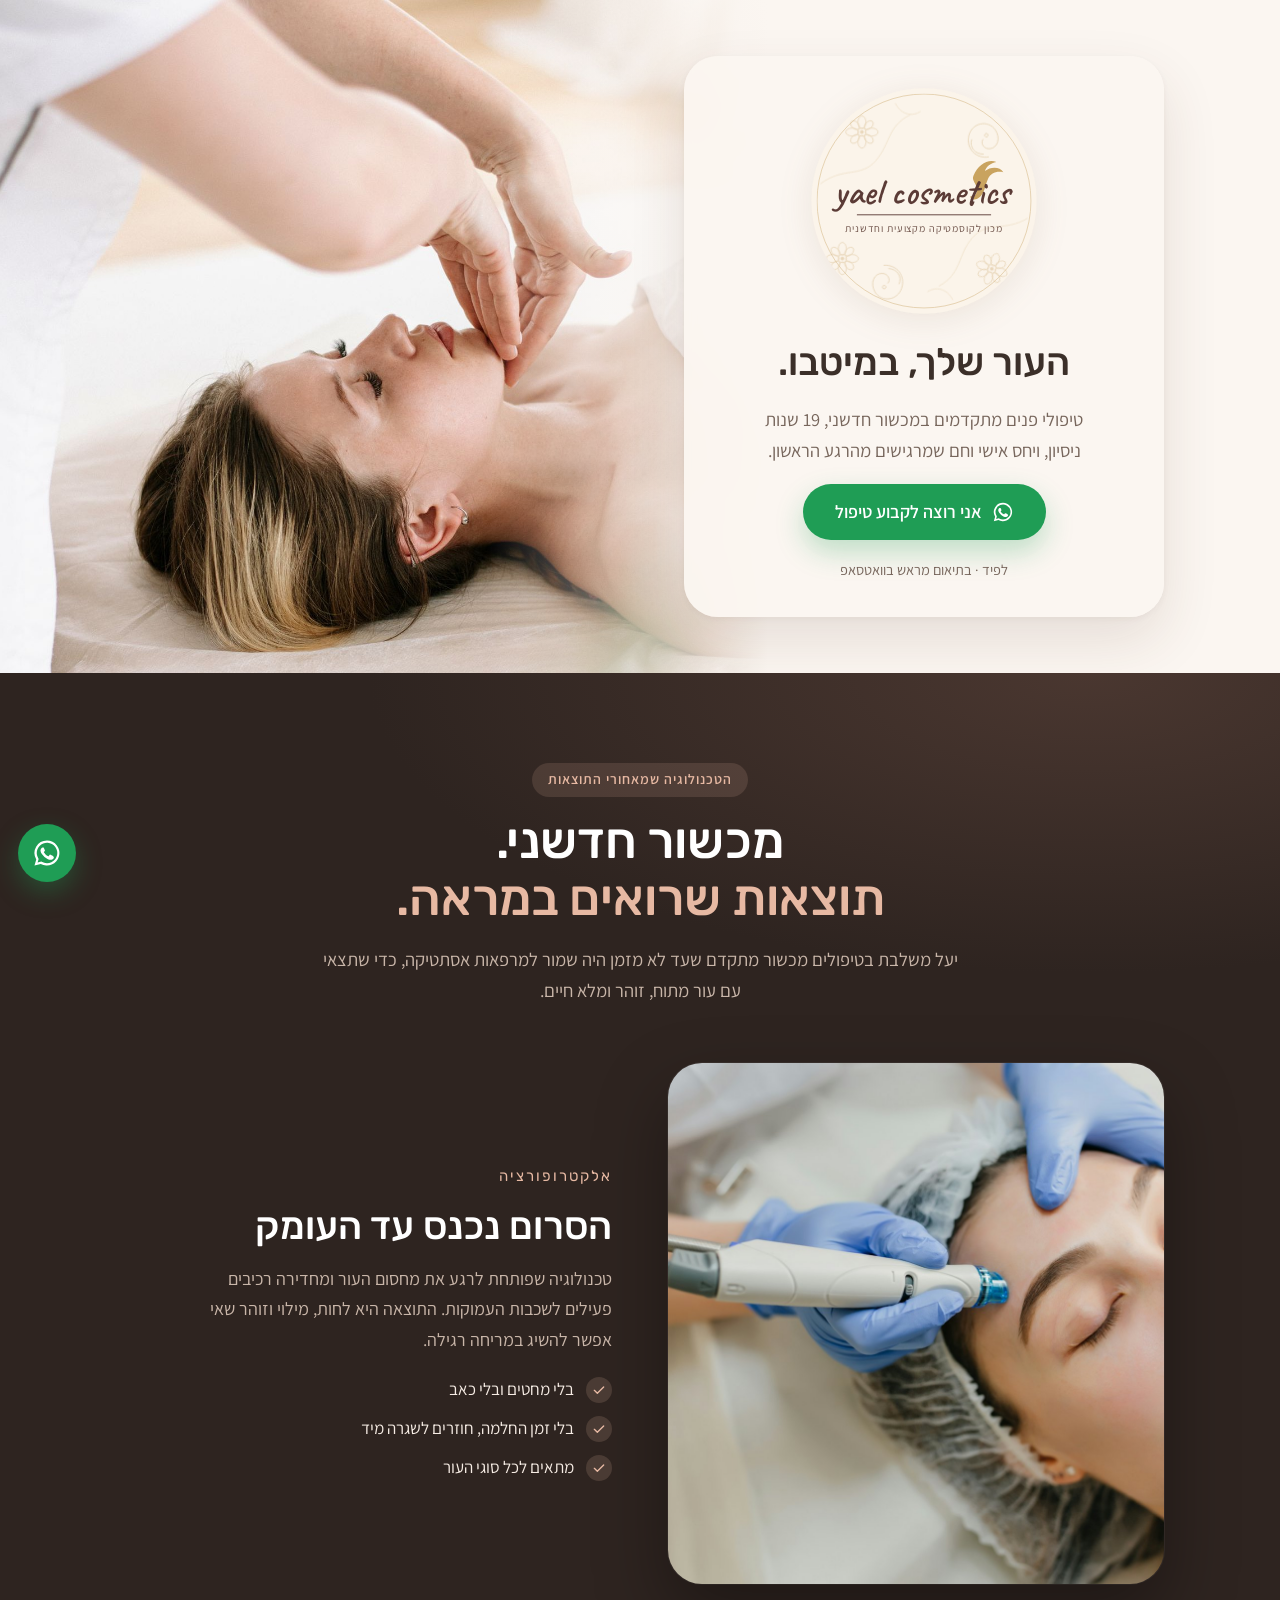
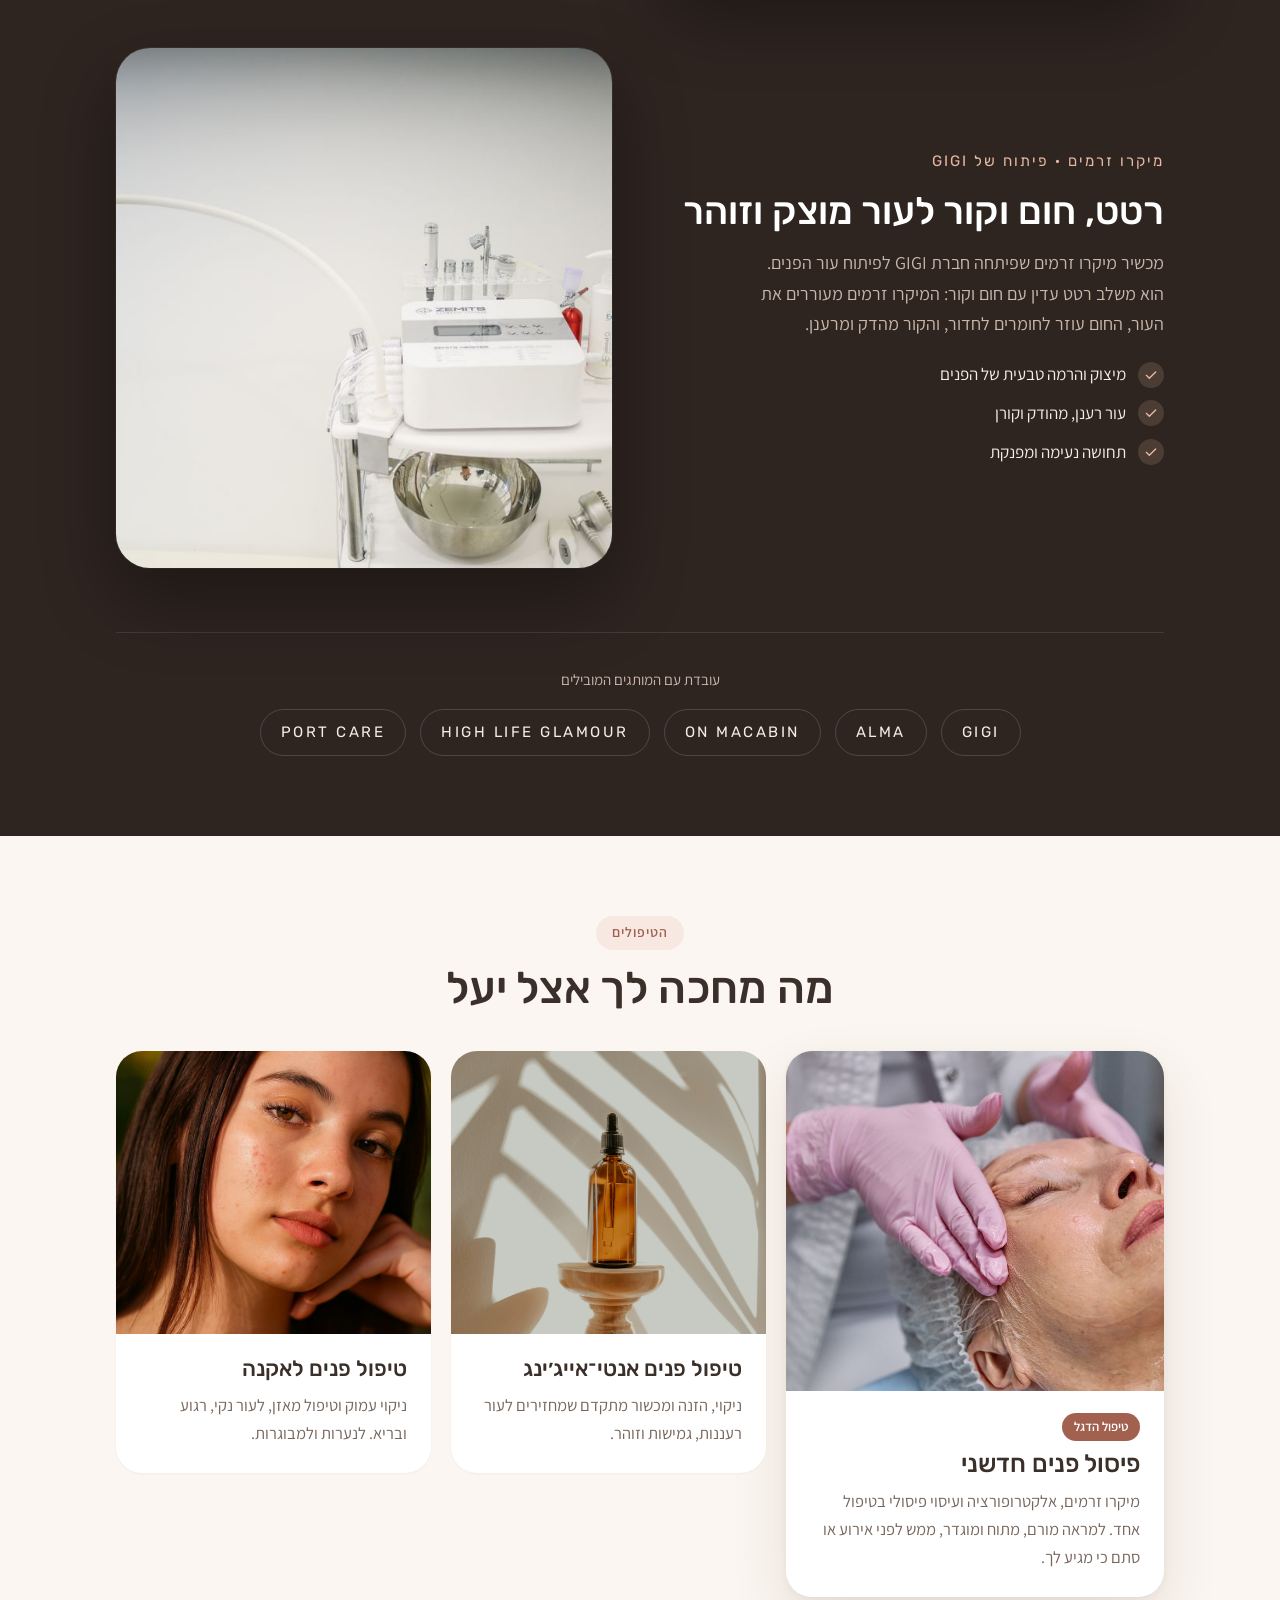
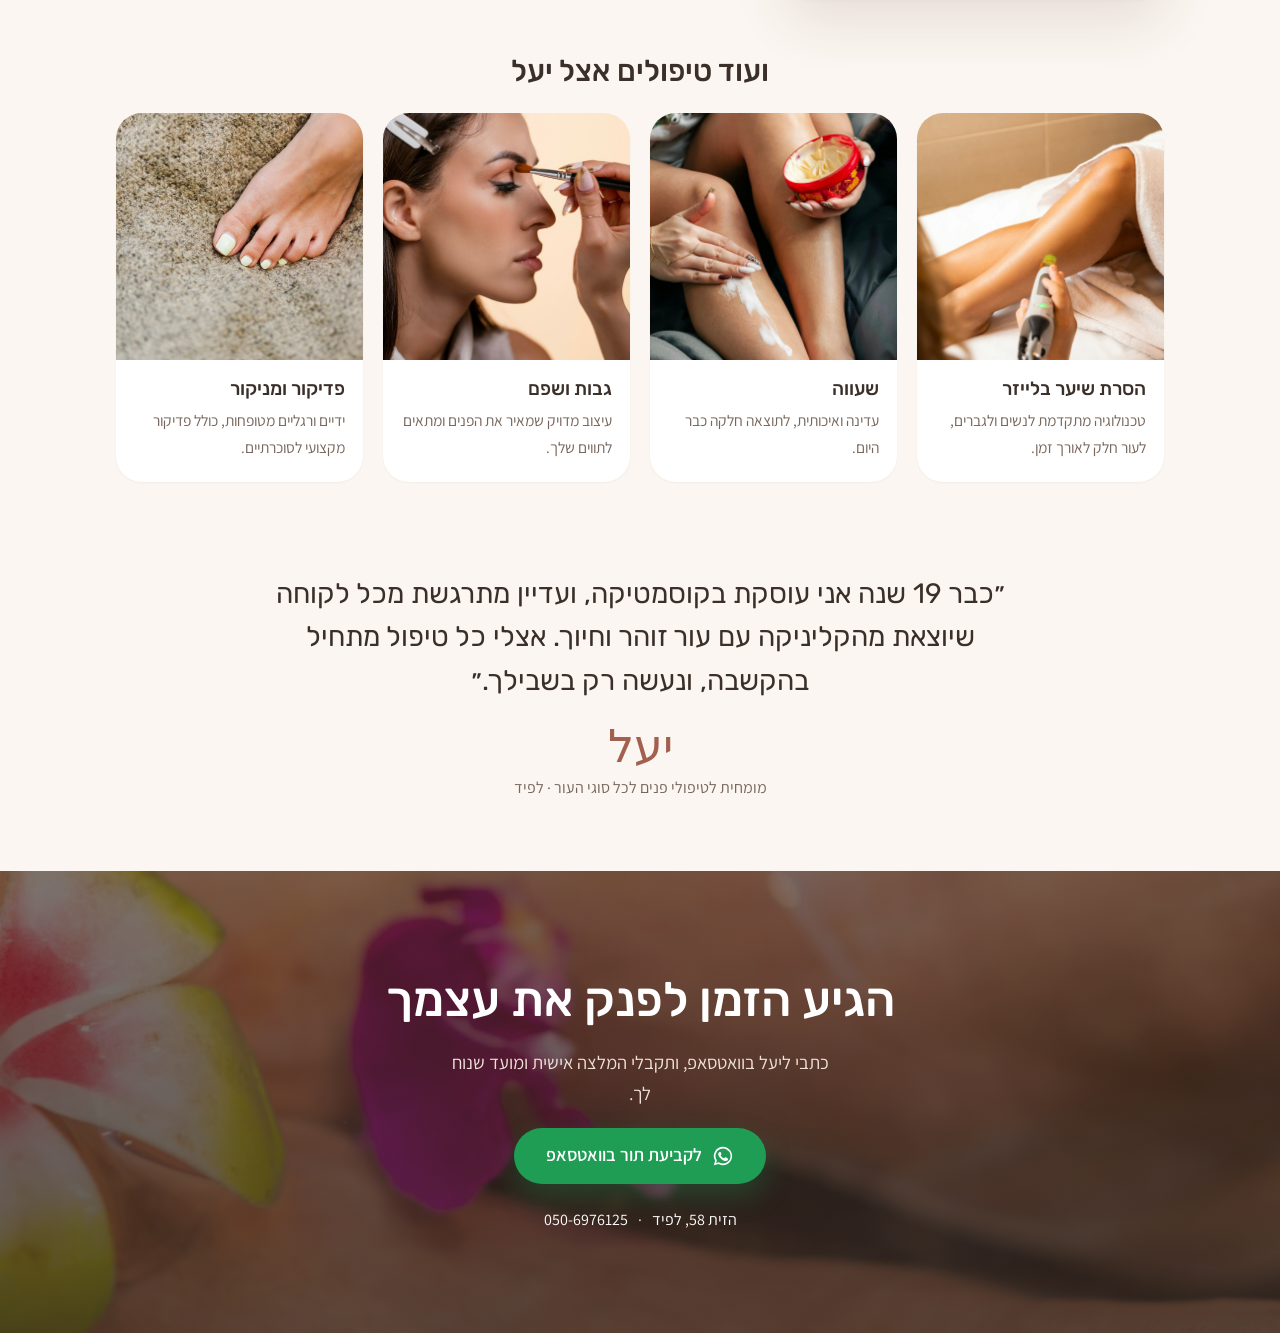
==== index.html @ a2b49bcb "Publish update" ====
<!doctype html>
<html lang="he" dir="rtl">
<head>
  <meta charset="utf-8">
  <meta name="viewport" content="width=device-width, initial-scale=1, viewport-fit=cover">
  <title>יעל מך · מכון לקוסמטיקה מקצועית וחדשנית</title>
  <meta name="description" content="יעל מך – מכון לקוסמטיקה מקצועית וחדשנית בלפיד. טיפולי פנים, פיסול פנים חדשני, הסרת שיער, גבות, פדיקור ומניקור.">
  <meta name="theme-color" content="#fbf6f1">
  <meta name="robots" content="noindex, nofollow, noarchive">
  <!-- Link preview (WhatsApp, Facebook, SMS). Update the address once the site has its final address. -->
  <meta property="og:type" content="website">
  <meta property="og:locale" content="he_IL">
  <meta property="og:site_name" content="יעל מך">
  <meta property="og:title" content="יעל מך · מכון לקוסמטיקה מקצועית וחדשנית">
  <meta property="og:description" content="טיפולי פנים, פיסול פנים חדשני, הסרת שיער, גבות, פדיקור ומניקור · לפיד">
  <meta property="og:url" content="https://guymach6.github.io/yael-mach/">
  <meta property="og:image" content="https://guymach6.github.io/yael-mach/brand/share-preview.jpg">
  <meta property="og:image:width" content="1200">
  <meta property="og:image:height" content="630">
  <meta name="twitter:card" content="summary_large_image">
  <link rel="icon" href="brand/logo-icon.png" type="image/png">
  <link rel="apple-touch-icon" href="brand/logo-icon.png">
  <link rel="preconnect" href="https://fonts.googleapis.com">
  <link rel="preconnect" href="https://fonts.gstatic.com" crossorigin>
  <link href="https://fonts.googleapis.com/css2?family=Assistant:wght@400;600&family=Caveat:wght@600&family=Rubik:wght@400;500&display=swap" rel="stylesheet">
  <link rel="preload" as="image" href="images/hero-white.jpg">
  <link rel="stylesheet" href="style.css">
</head>
<body>
  <svg width="0" height="0" style="position:absolute" aria-hidden="true">
    <symbol id="i-wa" viewBox="0 0 24 24"><path fill="currentColor" d="M12 2a10 10 0 0 0-8.6 15.1L2 22l5-1.3A10 10 0 1 0 12 2Zm0 18.2a8.2 8.2 0 0 1-4.2-1.2l-.3-.2-3 .8.8-2.9-.2-.3A8.2 8.2 0 1 1 12 20.2Zm4.5-6.1c-.2-.1-1.5-.7-1.7-.8-.2-.1-.4-.1-.6.1l-.8 1c-.1.2-.3.2-.5.1a6.7 6.7 0 0 1-3.3-2.9c-.3-.4.2-.4.7-1.4.1-.2 0-.3 0-.4l-.8-1.8c-.2-.5-.4-.4-.6-.4h-.5a1 1 0 0 0-.7.3 3 3 0 0 0-.9 2.2 5.2 5.2 0 0 0 1.1 2.7 11.8 11.8 0 0 0 4.5 4c1.7.7 2.3.8 3.2.6.5-.1 1.5-.6 1.7-1.2.2-.6.2-1.1.2-1.2-.1-.2-.3-.2-.5-.3Z"/></symbol>
    <symbol id="i-check" viewBox="0 0 24 24"><path fill="none" stroke="currentColor" stroke-width="2" stroke-linecap="round" stroke-linejoin="round" d="m5 12.5 4.5 4.5L19 7.5"/></symbol>
  </svg>

  <main>
    <!-- ================= hero ================= -->
    <section class="hero">
      <img class="hero-bg" src="images/hero-white.jpg" alt="" width="1600" height="1200">
      <div class="wrap">
        <div class="hero-card">
          <svg class="seal" viewBox="0 0 400 400" role="img" aria-label="yael cosmetics – מכון לקוסמטיקה מקצועית וחדשנית">
  
  <defs>
    <clipPath id="yc-disc"><circle cx="200" cy="200" r="196"/></clipPath>
    <g id="yc-flower" fill="none" stroke="#e6d3b3" stroke-width="1.4">
      <circle r="7"/><circle r="2.5" fill="#e6d3b3"/>
      <ellipse cx="0" cy="-17" rx="7" ry="11"/><ellipse cx="0" cy="17" rx="7" ry="11"/>
      <ellipse cx="-17" cy="0" rx="11" ry="7"/><ellipse cx="17" cy="0" rx="11" ry="7"/>
      <ellipse cx="12" cy="-12" rx="6" ry="9" transform="rotate(45 12 -12)"/><ellipse cx="-12" cy="12" rx="6" ry="9" transform="rotate(45 -12 12)"/>
      <ellipse cx="-12" cy="-12" rx="6" ry="9" transform="rotate(-45 -12 -12)"/><ellipse cx="12" cy="12" rx="6" ry="9" transform="rotate(-45 12 12)"/>
    </g>
    <g id="yc-paisley" fill="none" stroke="#e6d3b3" stroke-width="1.4">
      <path d="M0 30c-22-6-30-30-16-48 14-18 42-12 46 10 3 18-10 30-22 26-10-3-12-16-4-20"/>
      <path d="M-6 22c-14-6-18-22-8-32"/><circle cx="12" cy="-6" r="3"/>
    </g>
  </defs>
  <circle cx="200" cy="200" r="196" fill="#fbf4ea"/>
  <g clip-path="url(#yc-disc)" opacity=".9">
    <use href="#yc-flower" x="92" y="80"/>
    <use href="#yc-flower" x="318" y="318" transform="rotate(20 318 318)"/>
    <use href="#yc-flower" x="58" y="300"/>
    <use href="#yc-paisley" x="300" y="96" transform="rotate(-25 300 96)"/>
    <use href="#yc-paisley" x="140" y="340" transform="rotate(160 140 340)"/>
    <g fill="none" stroke="#ecdcc1" stroke-width="1.2">
      <path d="M20 170c40-30 70-10 96-40s20-60 60-80"/>
      <path d="M380 230c-40 24-70 4-96 34s-18 62-58 84"/>
      <path d="M150 30c10 20 30 24 44 14"/><path d="M250 372c-10-20-30-24-44-14"/>
    </g>
  </g>
  <circle cx="200" cy="200" r="186" fill="none" stroke="#dcc39a" stroke-width="1.2"/>
  
  <path d="M286 156c8-20 26-30 40-24-10 2-18 8-20 16 10-8 26-8 32 2-12-3-22 2-26 10-6 12-6 26-16 34-6 5-14 4-16-2 8 2 12-4 12-12 0-10-10-16-6-24z" fill="#c9a35f"/>
  <text x="196" y="205" text-anchor="middle" font-family="Caveat, 'Segoe Script', cursive" font-weight="600" font-size="64" fill="#5b3b36">yael cosmetics</text>
  <path d="M84 224h232" stroke="#5b3b36" stroke-width="1.6" stroke-linecap="round"/>
  <text x="200" y="254" text-anchor="middle" direction="rtl" font-family="Assistant, Arial, sans-serif" font-size="18" letter-spacing="1.5" fill="#6d5148">מכון לקוסמטיקה מקצועית וחדשנית</text>
</svg>
          <h1>העור שלך, במיטבו.</h1>
          <p class="lead">טיפולי פנים מתקדמים במכשור חדשני, 19 שנות ניסיון, ויחס אישי וחם שמרגישים מהרגע הראשון.</p>
          <a class="btn btn-wa" data-wa="שלום יעל, הגעתי מהדף שלך ואשמח לקבוע טיפול" href="https://wa.me/972506976125" target="_blank" rel="noopener"><svg><use href="#i-wa"/></svg>אני רוצה לקבוע טיפול</a>
          <span class="where">לפיד · בתיאום מראש בוואטסאפ</span>
        </div>
      </div>
    </section>

    <!-- ================= devices showcase ================= -->
    <section class="tech">
      <div class="wrap">
        <div class="tech-head">
          <span class="eyebrow">הטכנולוגיה שמאחורי התוצאות</span>
          <h2>מכשור חדשני.<br><em>תוצאות שרואים במראה.</em></h2>
          <p>יעל משלבת בטיפולים מכשור מתקדם שעד לא מזמן היה שמור למרפאות אסתטיקה, כדי שתצאי עם עור מתוח, זוהר ומלא חיים.</p>
        </div>

        <div class="device">
          <img src="images/device-facial.jpg" alt="טיפול במכשיר אלקטרופורציה" loading="lazy" width="1000" height="1250">
          <div class="device-txt">
            <span class="device-kicker">אלקטרופורציה</span>
            <h3>הסרום נכנס עד העומק</h3>
            <p>טכנולוגיה שפותחת לרגע את מחסום העור ומחדירה רכיבים פעילים לשכבות העמוקות. התוצאה היא לחות, מילוי וזוהר שאי אפשר להשיג במריחה רגילה.</p>
            <ul class="ticks">
              <li><svg><use href="#i-check"/></svg>בלי מחטים ובלי כאב</li>
              <li><svg><use href="#i-check"/></svg>בלי זמן החלמה, חוזרים לשגרה מיד</li>
              <li><svg><use href="#i-check"/></svg>מתאים לכל סוגי העור</li>
            </ul>
          </div>
        </div>

        <div class="device device-flip">
          <img src="images/device-machine.jpg" alt="מכשיר מיקרו זרמים לטיפולי פנים" loading="lazy" width="1000" height="667">
          <div class="device-txt">
            <span class="device-kicker">מיקרו זרמים · פיתוח של GIGI</span>
            <h3>רטט, חום וקור לעור מוצק וזוהר</h3>
            <p>מכשיר מיקרו זרמים שפיתחה חברת GIGI לפיתוח עור הפנים. הוא משלב רטט עדין עם חום וקור: המיקרו זרמים מעוררים את העור, החום עוזר לחומרים לחדור, והקור מהדק ומרענן.</p>
            <ul class="ticks">
              <li><svg><use href="#i-check"/></svg>מיצוק והרמה טבעית של הפנים</li>
              <li><svg><use href="#i-check"/></svg>עור רענן, מהודק וקורן</li>
              <li><svg><use href="#i-check"/></svg>תחושה נעימה ומפנקת</li>
            </ul>
          </div>
        </div>

        <div class="brands">
          <span>עובדת עם המותגים המובילים</span>
          <ul><li>GIGI</li><li>ALMA</li><li>ON MACABIN</li><li>HIGH LIFE GLAMOUR</li><li>PORT CARE</li></ul>
        </div>
      </div>
    </section>

    <!-- ================= treatments ================= -->
    <section class="treat">
      <div class="wrap">
        <div class="head">
          <span class="eyebrow">הטיפולים</span>
          <h2>מה מחכה לך אצל יעל</h2>
        </div>
        <div class="cards">
          <article class="card card-feature">
            <img src="images/sculpt-mature.jpg" alt="פיסול פנים חדשני" loading="lazy" width="1000" height="1250">
            <div class="body">
              <span class="tag">טיפול הדגל</span>
              <h3>פיסול פנים חדשני</h3>
              <p>מיקרו זרמים, אלקטרופורציה ועיסוי פיסולי בטיפול אחד. למראה מורם, מתוח ומוגדר, ממש לפני אירוע או סתם כי מגיע לך.</p>
            </div>
          </article>
          <article class="card">
            <img src="images/serum-bottle.jpg" alt="טיפול פנים אנטי־אייג׳ינג" loading="lazy" width="1000" height="1250">
            <div class="body">
              <h3>טיפול פנים אנטי־אייג׳ינג</h3>
              <p>ניקוי, הזנה ומכשור מתקדם שמחזירים לעור רעננות, גמישות וזוהר.</p>
            </div>
          </article>
          <article class="card">
            <img src="images/acne-teen.jpg" alt="טיפול פנים לאקנה" loading="lazy" width="1000" height="667">
            <div class="body">
              <h3>טיפול פנים לאקנה</h3>
              <p>ניקוי עמוק וטיפול מאזן, לעור נקי, רגוע ובריא. לנערות ולמבוגרות.</p>
            </div>
          </article>
        </div>
        <h3 class="sub-head">ועוד טיפולים אצל יעל</h3>
        <div class="cards cards-4">
          <article class="card card-sm">
            <img src="images/laser-leg.jpg" alt="הסרת שיער בלייזר" loading="lazy" width="1000" height="1250">
            <div class="body"><h3>הסרת שיער בלייזר</h3><p>טכנולוגיה מתקדמת לנשים ולגברים, לעור חלק לאורך זמן.</p></div>
          </article>
          <article class="card card-sm">
            <img src="images/wax-leg.jpg" alt="הסרת שיער בשעווה" loading="lazy" width="1000" height="1250">
            <div class="body"><h3>שעווה</h3><p>עדינה ואיכותית, לתוצאה חלקה כבר היום.</p></div>
          </article>
          <article class="card card-sm">
            <img src="images/brows-brush.jpg" alt="עיצוב גבות ושפם" loading="lazy" width="1000" height="1250">
            <div class="body"><h3>גבות ושפם</h3><p>עיצוב מדויק שמאיר את הפנים ומתאים לתווים שלך.</p></div>
          </article>
          <article class="card card-sm">
            <img src="images/french-pedicure.jpg" alt="פדיקור ומניקור" loading="lazy" width="1000" height="1250">
            <div class="body"><h3>פדיקור ומניקור</h3><p>ידיים ורגליים מטופחות, כולל פדיקור מקצועי לסוכרתיים.</p></div>
          </article>
        </div>
      </div>
    </section>

    <!-- ================= about ================= -->
    <section class="about">
      <div class="wrap">
        <figure>
          <blockquote>״כבר 19 שנה אני עוסקת בקוסמטיקה, ועדיין מתרגשת מכל לקוחה שיוצאת מהקליניקה עם עור זוהר וחיוך. אצלי כל טיפול מתחיל בהקשבה, ונעשה רק בשבילך.״</blockquote>
          <figcaption><span class="sign">יעל</span><span>מומחית לטיפולי פנים לכל סוגי העור · לפיד</span></figcaption>
        </figure>
      </div>
    </section>

    <!-- ================= final call ================= -->
    <section class="cta">
      <img class="cta-bg" src="images/pedicure-flowers.jpg" alt="" loading="lazy" width="1000" height="1250">
      <div class="wrap">
        <h2>הגיע הזמן לפנק את עצמך</h2>
        <p>כתבי ליעל בוואטסאפ, ותקבלי המלצה אישית ומועד שנוח לך.</p>
        <a class="btn btn-wa" data-wa="שלום יעל, אשמח לקבוע טיפול" href="https://wa.me/972506976125" target="_blank" rel="noopener"><svg><use href="#i-wa"/></svg>לקביעת תור בוואטסאפ</a>
        <p class="info">
          <a href="https://waze.com/ul?q=%D7%94%D7%96%D7%99%D7%AA%2058%20%D7%9C%D7%A4%D7%99%D7%93" target="_blank" rel="noopener">הזית 58, לפיד</a>
          <span aria-hidden="true">·</span>
          <a href="tel:0506976125" dir="ltr">050-6976125</a>
        </p>
      </div>
    </section>
  </main>

  <a class="wa-float" data-wa="שלום יעל, אשמח לקבוע טיפול" href="https://wa.me/972506976125" target="_blank" rel="noopener" aria-label="וואטסאפ ליעל"><svg><use href="#i-wa"/></svg></a>

  <script src="main.js"></script>
</body>
</html>
---- style.css ----
:root {
  /* Layout: photo hero with the logo card; a dark, glowing devices showcase as the centrepiece; treatments; Yael's words; a photo call-to-action. */
  --bg: #fbf6f1;
  --surface: #ffffff;
  --sand: #f5ebe2;
  --line: #eee2d8;
  --ink: #3b2f29;
  --ink-2: #77665c;
  --accent: #a2614f;
  --accent-soft: #f7e9e2;
  --glow: #e7b9a3;
  --panel: #2e2420;
  --panel-2: #3a2e29;
  --panel-ink: #f6ece4;
  --panel-mute: #c9b6a9;
  --wa: #1f9d55;
  --radius: 26px;
  --shadow: 0 2px 6px rgba(80, 50, 35, .05), 0 24px 56px rgba(80, 50, 35, .12);
  --display: 'Rubik', 'Assistant', system-ui, sans-serif;
  --sans: 'Assistant', 'Rubik', system-ui, sans-serif;
  --logo: 'Bellefair', 'Frank Ruhl Libre', serif;
}

* { box-sizing: border-box; }
body { margin: 0; background: var(--bg); color: var(--ink); font-family: var(--sans); font-size: 18px; line-height: 1.7; -webkit-font-smoothing: antialiased; }
img { max-width: 100%; }
a { color: inherit; }
h1, h2, h3 { font-family: var(--display); font-weight: 500; margin: 0; line-height: 1.2; text-wrap: balance; }
p { margin: 0; }
ul { margin: 0; padding: 0; list-style: none; }
figure, blockquote { margin: 0; }
.wrap { width: 100%; max-width: 1080px; margin: 0 auto; padding: 0 16px; }
:focus-visible { outline: 2px solid var(--accent); outline-offset: 3px; }
@media (prefers-reduced-motion: reduce) { * { transition: none !important; animation: none !important; } }

.eyebrow { display: inline-block; font-size: 14px; font-weight: 600; letter-spacing: 1px; color: var(--accent); background: var(--accent-soft); border-radius: 999px; padding: 5px 16px; }

/* ---------- logo ---------- */
.logo { display: inline-flex; flex-direction: column; align-items: center; text-align: center; }
.logo-name { font-family: var(--logo); font-size: 64px; line-height: 1; letter-spacing: 2px; }
.logo-rule { display: block; width: 56px; height: 1px; background: var(--accent); margin: 14px 0 11px; }
.logo-tag { font-size: 13.5px; letter-spacing: 3px; color: var(--ink-2); }

/* ---------- buttons ---------- */
.btn { display: inline-flex; align-items: center; justify-content: center; gap: 10px; min-height: 56px; padding: 12px 32px; border-radius: 999px; font-weight: 600; font-size: 18px; text-decoration: none; transition: filter .15s, transform .15s; }
.btn svg { width: 22px; height: 22px; flex: none; }
.btn:hover { transform: translateY(-2px); }
.btn-wa { background: var(--wa); color: #fff; box-shadow: 0 12px 28px rgba(31, 157, 85, .28); }
.btn-wa:hover { filter: brightness(.95); }

/* ---------- hero ---------- */
.hero { position: relative; min-height: 640px; display: flex; align-items: center; padding: 56px 0; overflow: hidden; }
.hero-bg { position: absolute; inset: 0; width: 100%; height: 100%; object-fit: cover; object-position: 30% 40%; }
.hero::after { content: ''; position: absolute; inset: 0; background: linear-gradient(270deg, rgba(251, 246, 241, .5), rgba(251, 246, 241, 0) 60%); }
.hero .wrap { position: relative; z-index: 1; }
.hero-card { width: min(480px, 100%); background: rgba(251, 246, 241, .95); backdrop-filter: blur(6px); border-radius: 34px; padding: 42px 36px 34px; text-align: center; box-shadow: var(--shadow); display: grid; justify-items: center; gap: 18px; }
.hero-card .logo-name { font-size: 70px; }
.hero h1 { font-size: clamp(30px, 4vw, 38px); margin-top: 6px; }
.hero .lead { color: var(--ink-2); font-size: 18.5px; max-width: 36ch; }
.where { font-size: 14.5px; color: var(--ink-2); }
@media (max-width: 720px) {
  .hero { min-height: 0; padding: 0 0 40px; flex-direction: column; align-items: stretch; }
  .hero-bg { position: relative; height: 320px; }
  .hero::after { display: none; }
  .hero-card { margin: -70px auto 0; padding: 32px 22px 26px; border-radius: 28px; }
  .hero-card .logo-name { font-size: 58px; }
}

/* ---------- devices showcase ---------- */
.tech { background: radial-gradient(1200px 500px at 85% 0%, #4a3730 0%, var(--panel) 60%); color: var(--panel-ink); padding: 90px 0 80px; }
.tech-head { text-align: center; max-width: 640px; margin: 0 auto 56px; display: grid; justify-items: center; gap: 16px; }
.tech .eyebrow { background: rgba(231, 185, 163, .14); color: var(--glow); }
.tech h2 { color: #fff; font-size: clamp(32px, 5vw, 50px); line-height: 1.15; }
.tech h2 em { font-style: normal; color: var(--glow); }
.tech-head p { color: var(--panel-mute); font-size: 18.5px; }
.device { display: grid; grid-template-columns: 1fr 1fr; gap: 56px; align-items: center; margin-bottom: 64px; }
.device img { width: 100%; height: auto; aspect-ratio: 4 / 4.2; object-fit: cover; border-radius: 34px; display: block; box-shadow: 0 30px 70px rgba(0, 0, 0, .35), 0 0 0 1px rgba(255, 255, 255, .06); }
.device-flip img { order: 2; }
.device-txt { display: grid; gap: 14px; min-width: 0; }
.device-kicker { font-family: var(--display); font-size: 15px; letter-spacing: 2px; color: var(--glow); }
.device h3 { color: #fff; font-size: clamp(28px, 3.6vw, 38px); }
.device p { color: var(--panel-mute); font-size: 18px; max-width: 46ch; }
.ticks { display: grid; gap: 10px; margin-top: 6px; }
.ticks li { display: flex; align-items: center; gap: 12px; font-size: 17px; }
.ticks svg { width: 26px; height: 26px; padding: 5px; border-radius: 50%; background: rgba(231, 185, 163, .16); color: var(--glow); flex: none; }
.brands { border-top: 1px solid rgba(255, 255, 255, .1); padding-top: 34px; text-align: center; display: grid; gap: 16px; }
.brands span { font-size: 15px; color: var(--panel-mute); }
.brands ul { display: flex; flex-wrap: wrap; justify-content: center; gap: 10px 14px; }
.brands li { font-family: var(--display); font-size: 15px; letter-spacing: 2.5px; padding: 10px 20px; border: 1px solid rgba(255, 255, 255, .16); border-radius: 999px; direction: ltr; }
@media (max-width: 820px) {
  .tech { padding: 64px 0 56px; }
  .tech-head { margin-bottom: 40px; }
  .device { grid-template-columns: 1fr; gap: 24px; margin-bottom: 48px; }
  .device img, .device-flip img { order: 0; aspect-ratio: 4 / 3.2; border-radius: 28px; }
}

/* ---------- treatments ---------- */
.treat { padding: 80px 0 40px; }
.head { text-align: center; display: grid; justify-items: center; gap: 12px; margin-bottom: 36px; }
.head h2 { font-size: clamp(30px, 4.2vw, 44px); }
.cards { display: grid; grid-template-columns: 1.2fr 1fr 1fr; gap: 20px; align-items: start; }
.card { background: var(--surface); border-radius: var(--radius); overflow: hidden; box-shadow: 0 1px 2px rgba(80, 50, 35, .05); display: flex; flex-direction: column; }
.card img { width: 100%; height: auto; aspect-ratio: 4 / 3.6; object-fit: cover; display: block; }
.card .body { padding: 22px 24px 26px; display: grid; gap: 8px; justify-items: start; }
.card h3 { font-size: 22px; }
.card p { color: var(--ink-2); font-size: 16.5px; }
.card-feature { box-shadow: var(--shadow); }
.card-feature h3 { font-size: 25px; }
.tag { font-size: 13px; font-weight: 600; color: #fff; background: var(--accent); border-radius: 999px; padding: 3px 12px; }
.sub-head { text-align: center; font-size: clamp(24px, 3vw, 30px); margin: 56px 0 24px; }
.cards-4 { grid-template-columns: repeat(4, minmax(0, 1fr)); }
.card-sm img { aspect-ratio: 1 / 1; }
.card-sm .body { padding: 18px 18px 22px; gap: 6px; }
.card-sm h3 { font-size: 19px; }
.card-sm p { font-size: 15.5px; }
@media (max-width: 900px) {
  .cards { grid-template-columns: 1fr; max-width: 520px; margin: 0 auto; }
  .card img { aspect-ratio: 16 / 10; }
  .cards-4 { grid-template-columns: repeat(2, minmax(0, 1fr)); max-width: none; gap: 14px; }
  .card-sm img { aspect-ratio: 1 / 1; }
}
@media (max-width: 460px) { .card-sm .body { padding: 14px 12px 18px; } .card-sm h3 { font-size: 17px; } .card-sm p { font-size: 14.5px; } }

/* ---------- about ---------- */
.about { padding: 50px 0 70px; }
.about figure { max-width: 760px; margin: 0 auto; text-align: center; display: grid; gap: 22px; }
.about blockquote { font-family: var(--display); font-size: clamp(22px, 3vw, 28px); line-height: 1.55; color: var(--ink); }
.about figcaption { display: grid; justify-items: center; gap: 4px; color: var(--ink-2); font-size: 16px; }
.about .sign { font-family: var(--logo); font-size: 46px; color: var(--accent); line-height: 1; }

/* ---------- final call ---------- */
.cta { position: relative; overflow: hidden; padding: 100px 0; text-align: center; color: #fff; }
.cta-bg { position: absolute; inset: 0; width: 100%; height: 100%; object-fit: cover; }
.cta::after { content: ''; position: absolute; inset: 0; background: linear-gradient(rgba(46, 36, 32, .62), rgba(46, 36, 32, .78)); }
.cta .wrap { position: relative; z-index: 1; display: grid; justify-items: center; gap: 18px; }
.cta h2 { font-size: clamp(32px, 5vw, 48px); color: #fff; }
.cta p { color: #f0e2d9; max-width: 44ch; font-size: 18.5px; }
.cta .info { display: flex; gap: 10px; flex-wrap: wrap; justify-content: center; font-size: 16px; margin-top: 4px; }
.cta .info a { color: #fff; text-decoration: none; }
.cta .info a:hover { text-decoration: underline; }
@media (max-width: 720px) { .cta { padding: 72px 0 90px; } }

/* floating WhatsApp */
.wa-float { position: fixed; bottom: calc(18px + env(safe-area-inset-bottom, 0px)); inset-inline-end: 18px; z-index: 30; width: 58px; height: 58px; border-radius: 50%; background: var(--wa); color: #fff; display: grid; place-items: center; box-shadow: 0 10px 26px rgba(31, 157, 85, .35); }
.wa-float svg { width: 30px; height: 30px; }

/* round logo (light version of the original yael cosmetics seal) */
.seal { width: 230px; height: auto; display: block; filter: drop-shadow(0 6px 16px rgba(120, 90, 60, .12)); }
.hero-card { padding-top: 30px; }
.hero-bg { object-position: 40% 80%; }
@media (max-width: 720px) { .seal { width: 190px; } }
@media (min-width: 721px) {
  .hero { background: var(--bg); }
  .hero-bg { inset: 0 auto 0 0; width: 60%; object-position: 50% 75%; }
  .hero::after { background: linear-gradient(270deg, var(--bg) 40%, rgba(251, 246, 241, 0) 62%); }
}
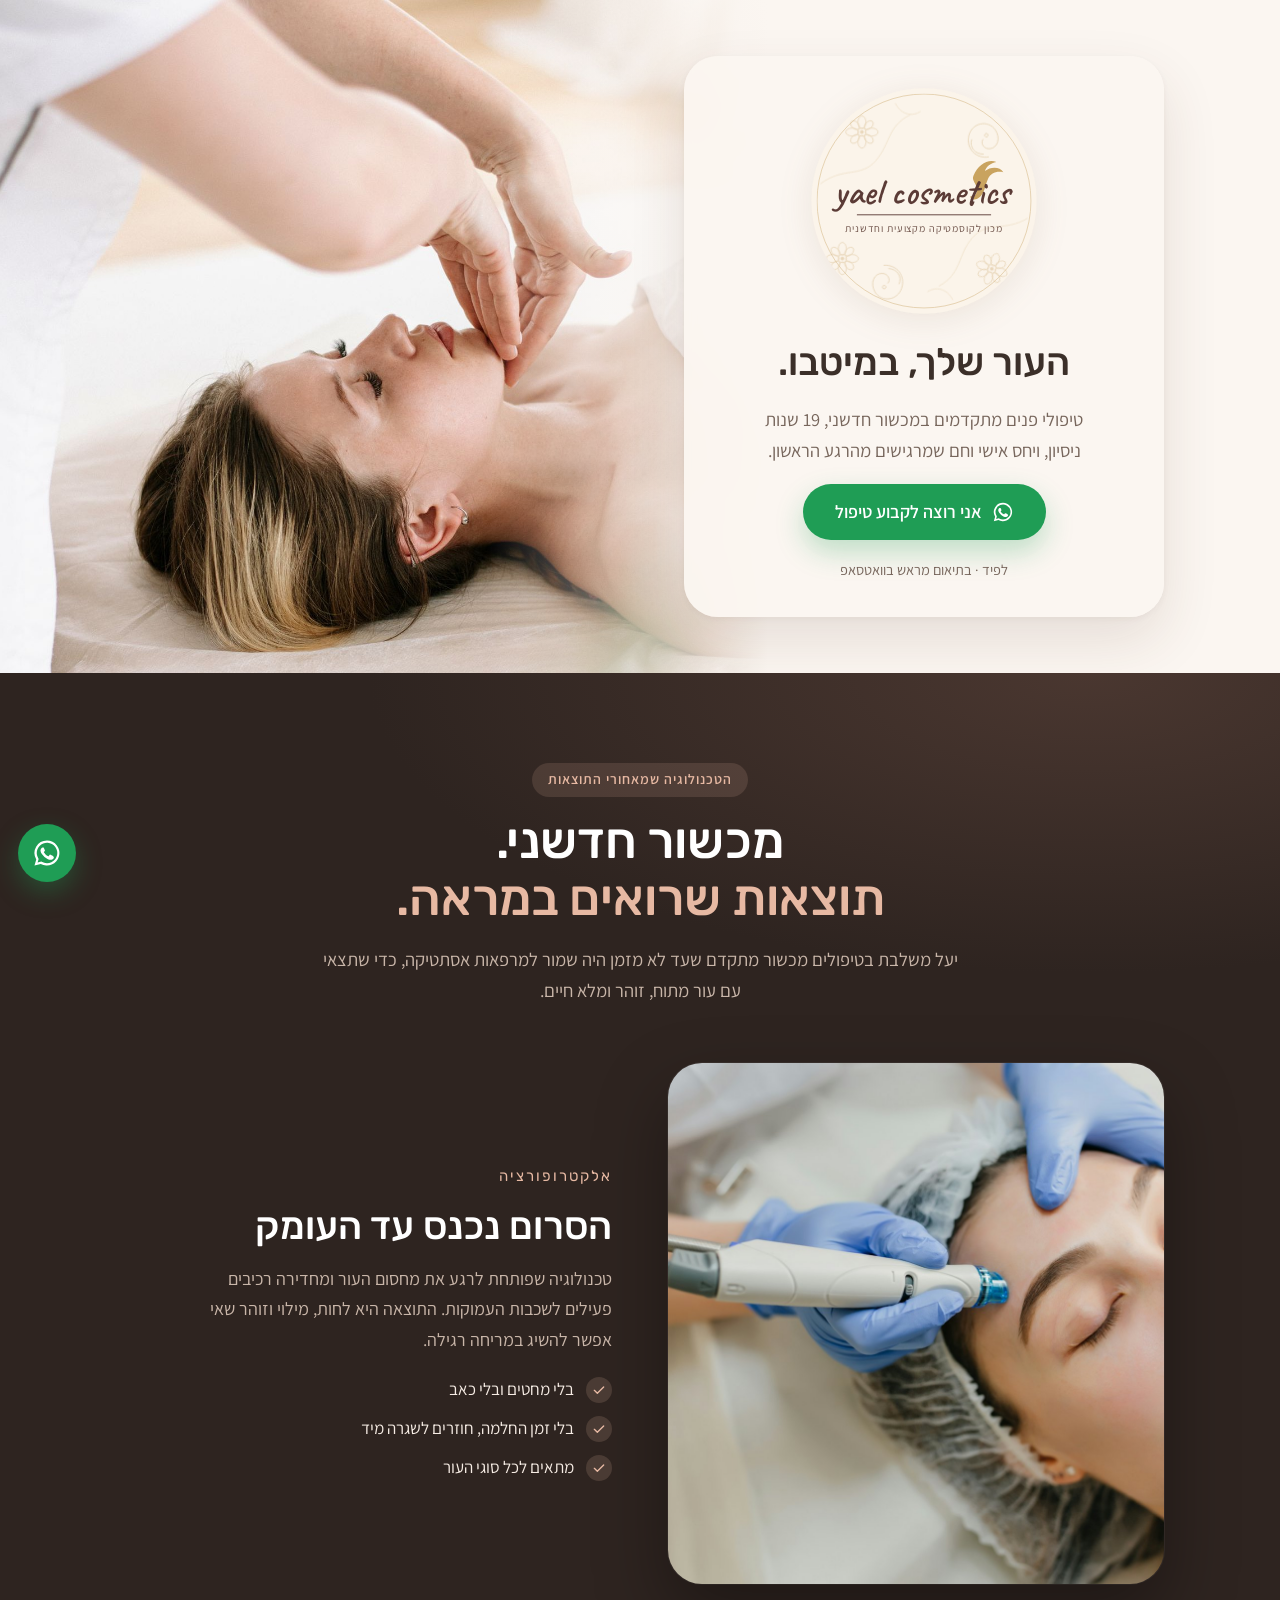
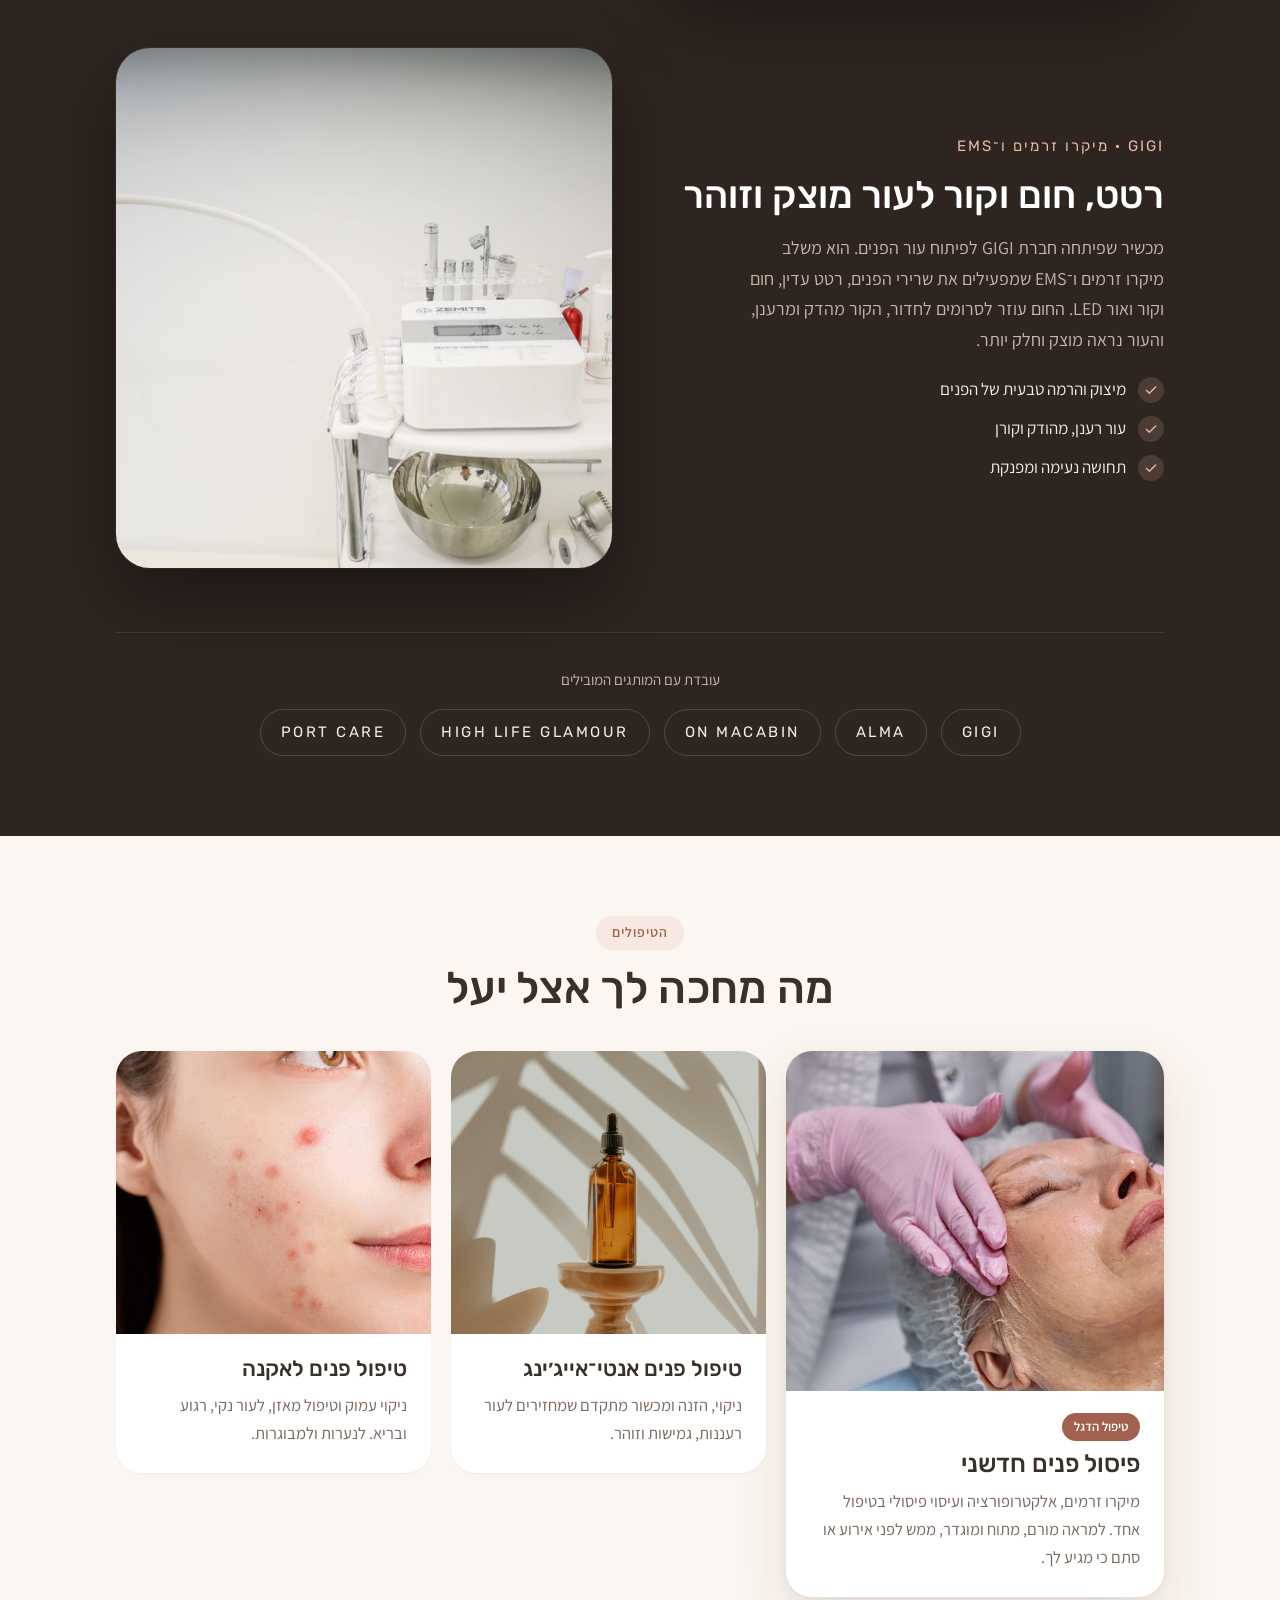
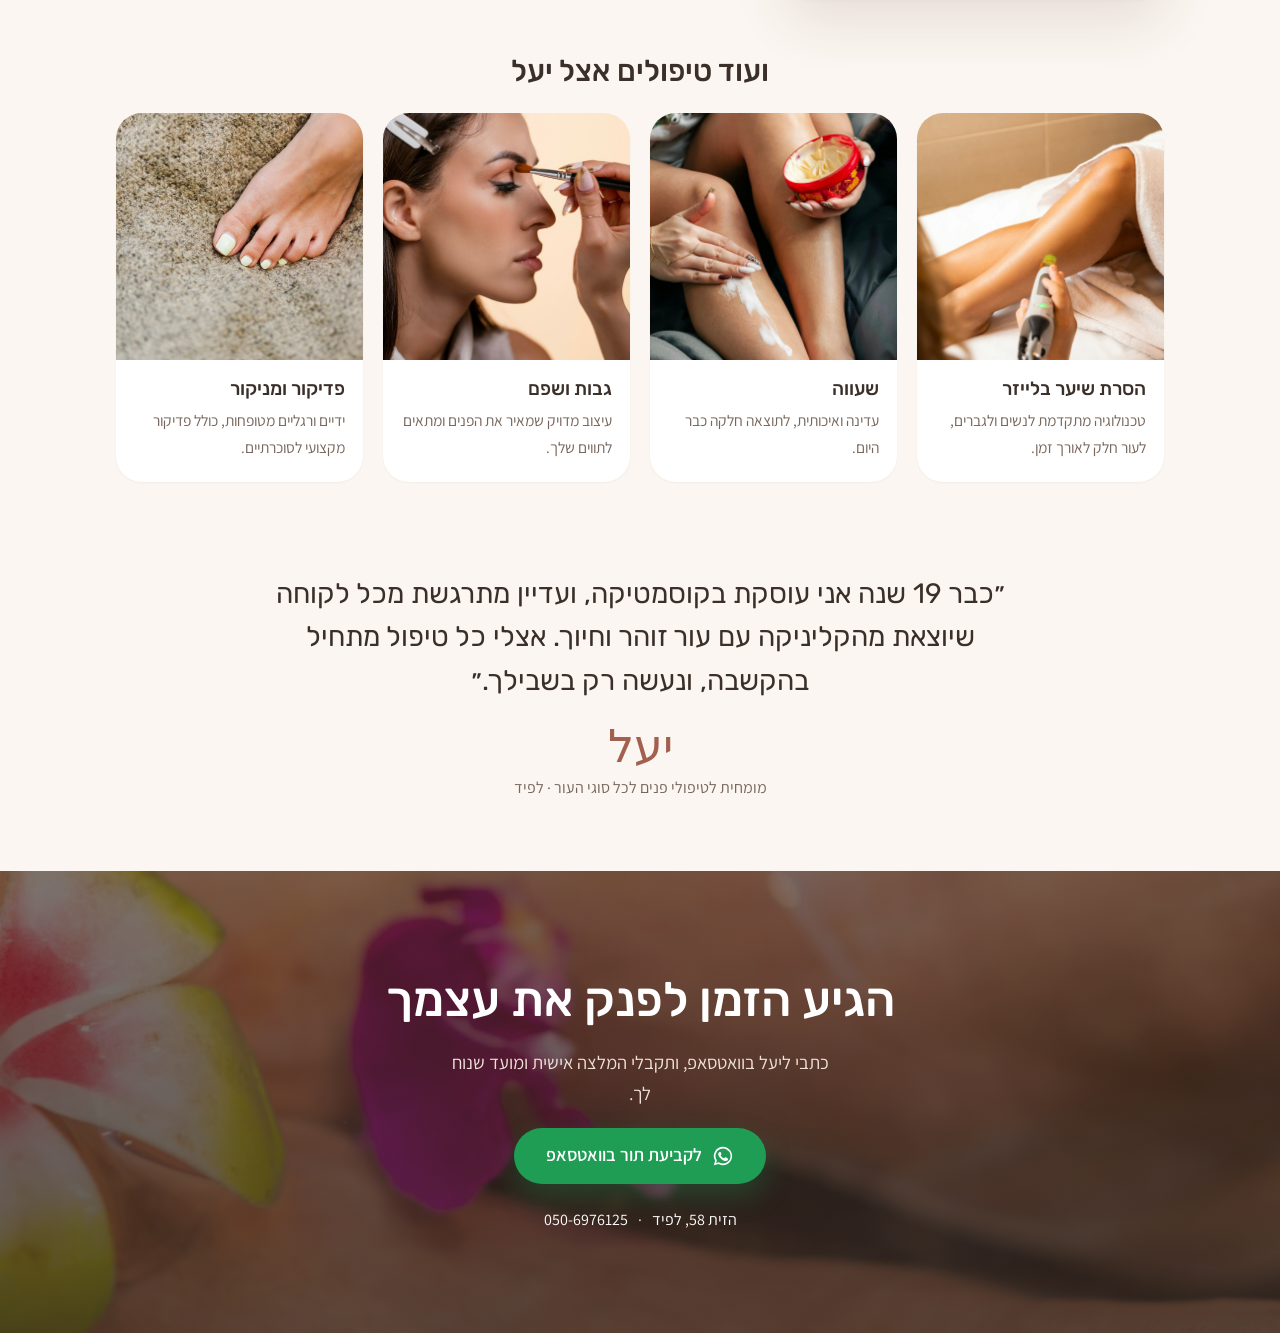
==== commit 0b1d0a18: "Publish update" ====
--- a/index.html
+++ b/index.html
@@ -108,9 +108,9 @@
         <div class="device device-flip">
           <img src="images/device-machine.jpg" alt="מכשיר מיקרו זרמים לטיפולי פנים" loading="lazy" width="1000" height="667">
           <div class="device-txt">
-            <span class="device-kicker">מיקרו זרמים · פיתוח של GIGI</span>
+            <span class="device-kicker">GIGI · מיקרו זרמים ו־EMS</span>
             <h3>רטט, חום וקור לעור מוצק וזוהר</h3>
-            <p>מכשיר מיקרו זרמים שפיתחה חברת GIGI לפיתוח עור הפנים. הוא משלב רטט עדין עם חום וקור: המיקרו זרמים מעוררים את העור, החום עוזר לחומרים לחדור, והקור מהדק ומרענן.</p>
+            <p>מכשיר שפיתחה חברת GIGI לפיתוח עור הפנים. הוא משלב מיקרו זרמים ו־EMS שמפעילים את שרירי הפנים, רטט עדין, חום וקור ואור LED. החום עוזר לסרומים לחדור, הקור מהדק ומרענן, והעור נראה מוצק וחלק יותר.</p>
             <ul class="ticks">
               <li><svg><use href="#i-check"/></svg>מיצוק והרמה טבעית של הפנים</li>
               <li><svg><use href="#i-check"/></svg>עור רענן, מהודק וקורן</li>
@@ -150,7 +150,7 @@
             </div>
           </article>
           <article class="card">
-            <img src="images/acne-teen.jpg" alt="טיפול פנים לאקנה" loading="lazy" width="1000" height="667">
+            <img src="images/acne-skin.jpg" alt="עור עם אקנה לפני טיפול" loading="lazy" width="1000" height="1500">
             <div class="body">
               <h3>טיפול פנים לאקנה</h3>
               <p>ניקוי עמוק וטיפול מאזן, לעור נקי, רגוע ובריא. לנערות ולמבוגרות.</p>
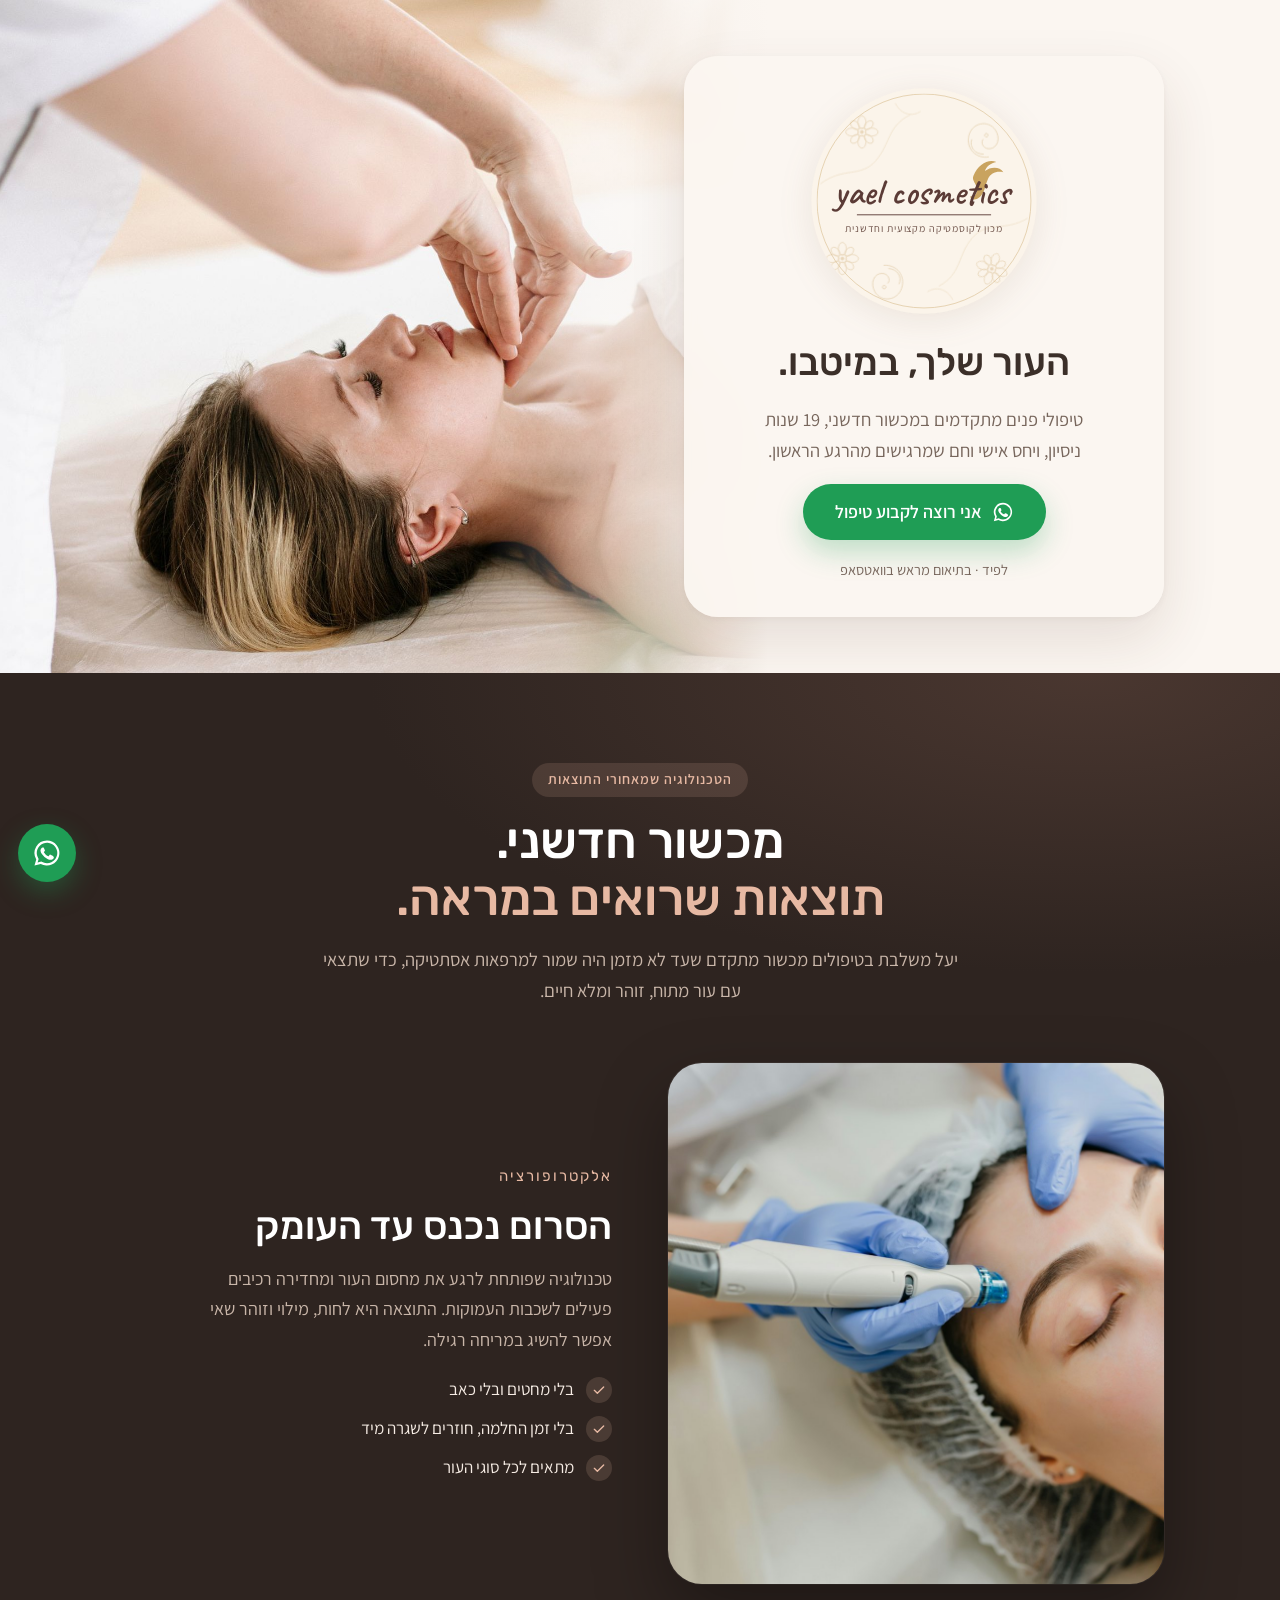
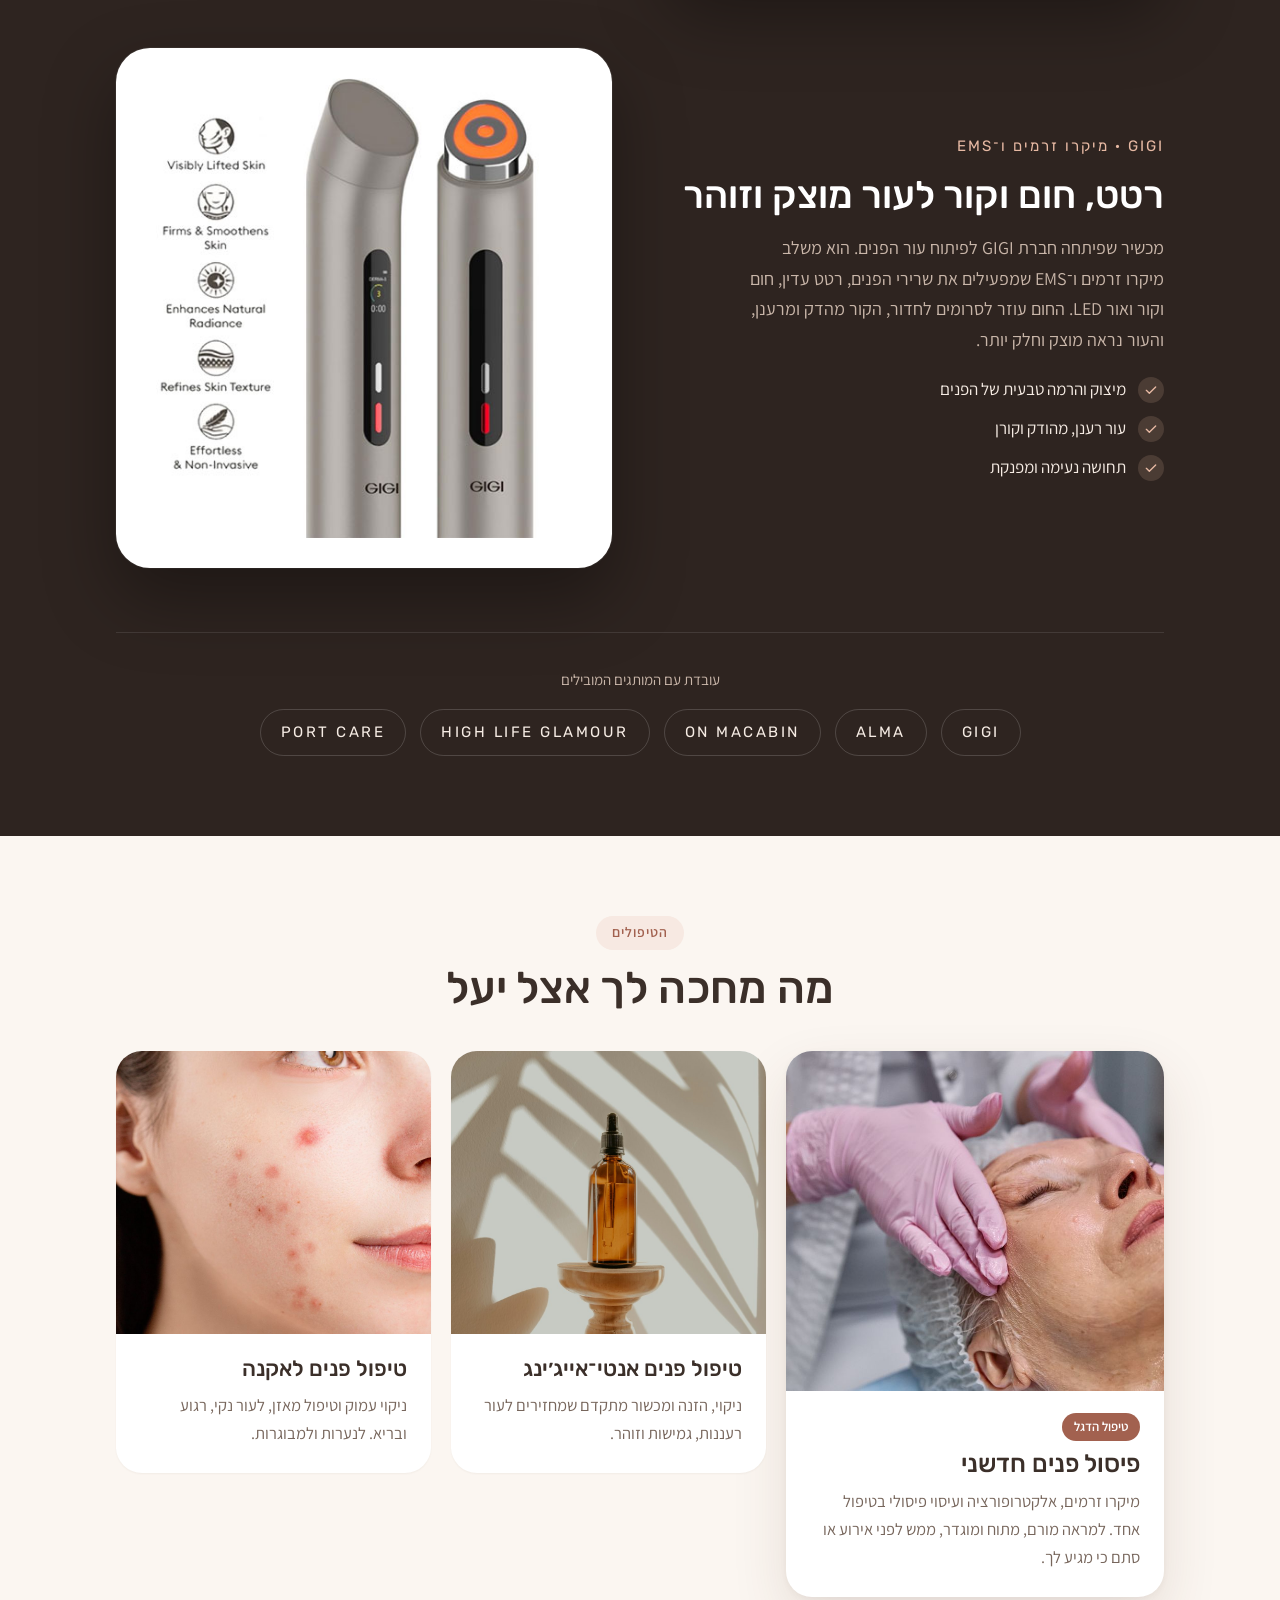
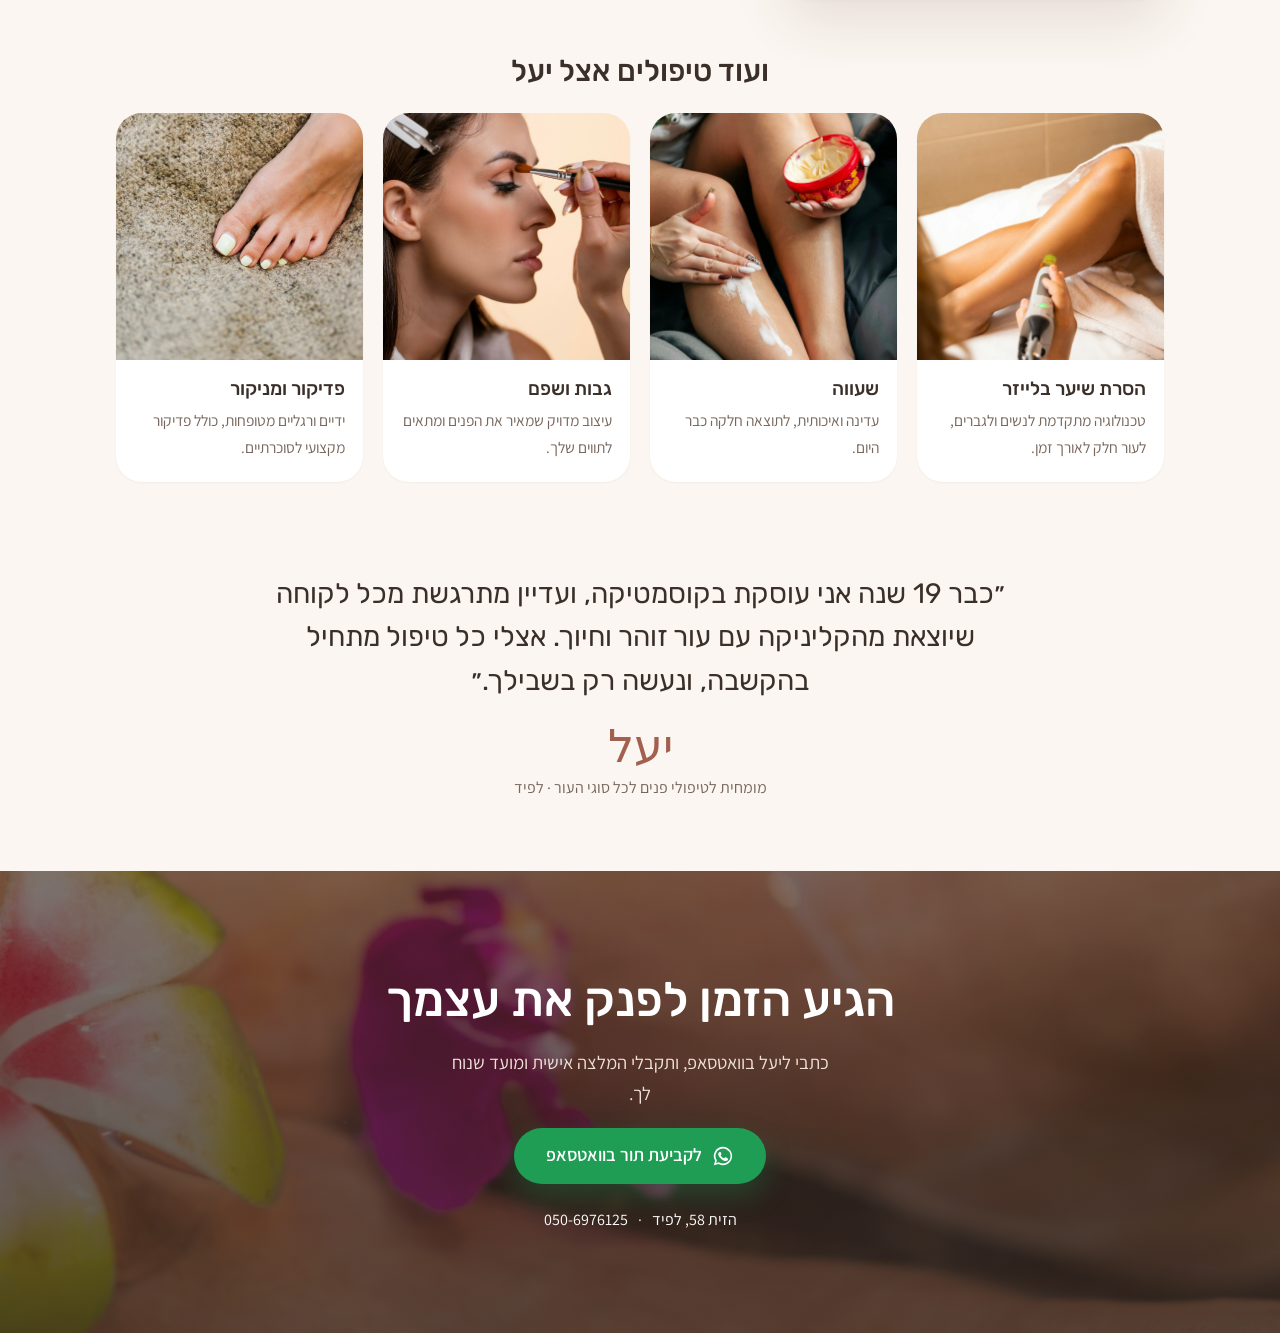
==== commit 7c62833c: "Publish update" ====
--- a/index.html
+++ b/index.html
@@ -106,7 +106,7 @@
         </div>
 
         <div class="device device-flip">
-          <img src="images/device-machine.jpg" alt="מכשיר מיקרו זרמים לטיפולי פנים" loading="lazy" width="1000" height="667">
+          <img class="product" src="images/gigi-device.jpg" alt="מכשיר המיקרו זרמים וה־EMS של GIGI" loading="lazy" width="500" height="500">
           <div class="device-txt">
             <span class="device-kicker">GIGI · מיקרו זרמים ו־EMS</span>
             <h3>רטט, חום וקור לעור מוצק וזוהר</h3>
--- a/style.css
+++ b/style.css
@@ -154,3 +154,4 @@
   .hero-bg { inset: 0 auto 0 0; width: 60%; object-position: 50% 75%; }
   .hero::after { background: linear-gradient(270deg, var(--bg) 40%, rgba(251, 246, 241, 0) 62%); }
 }
+.device img.product { object-fit: contain; background: #fff; padding: 18px; }
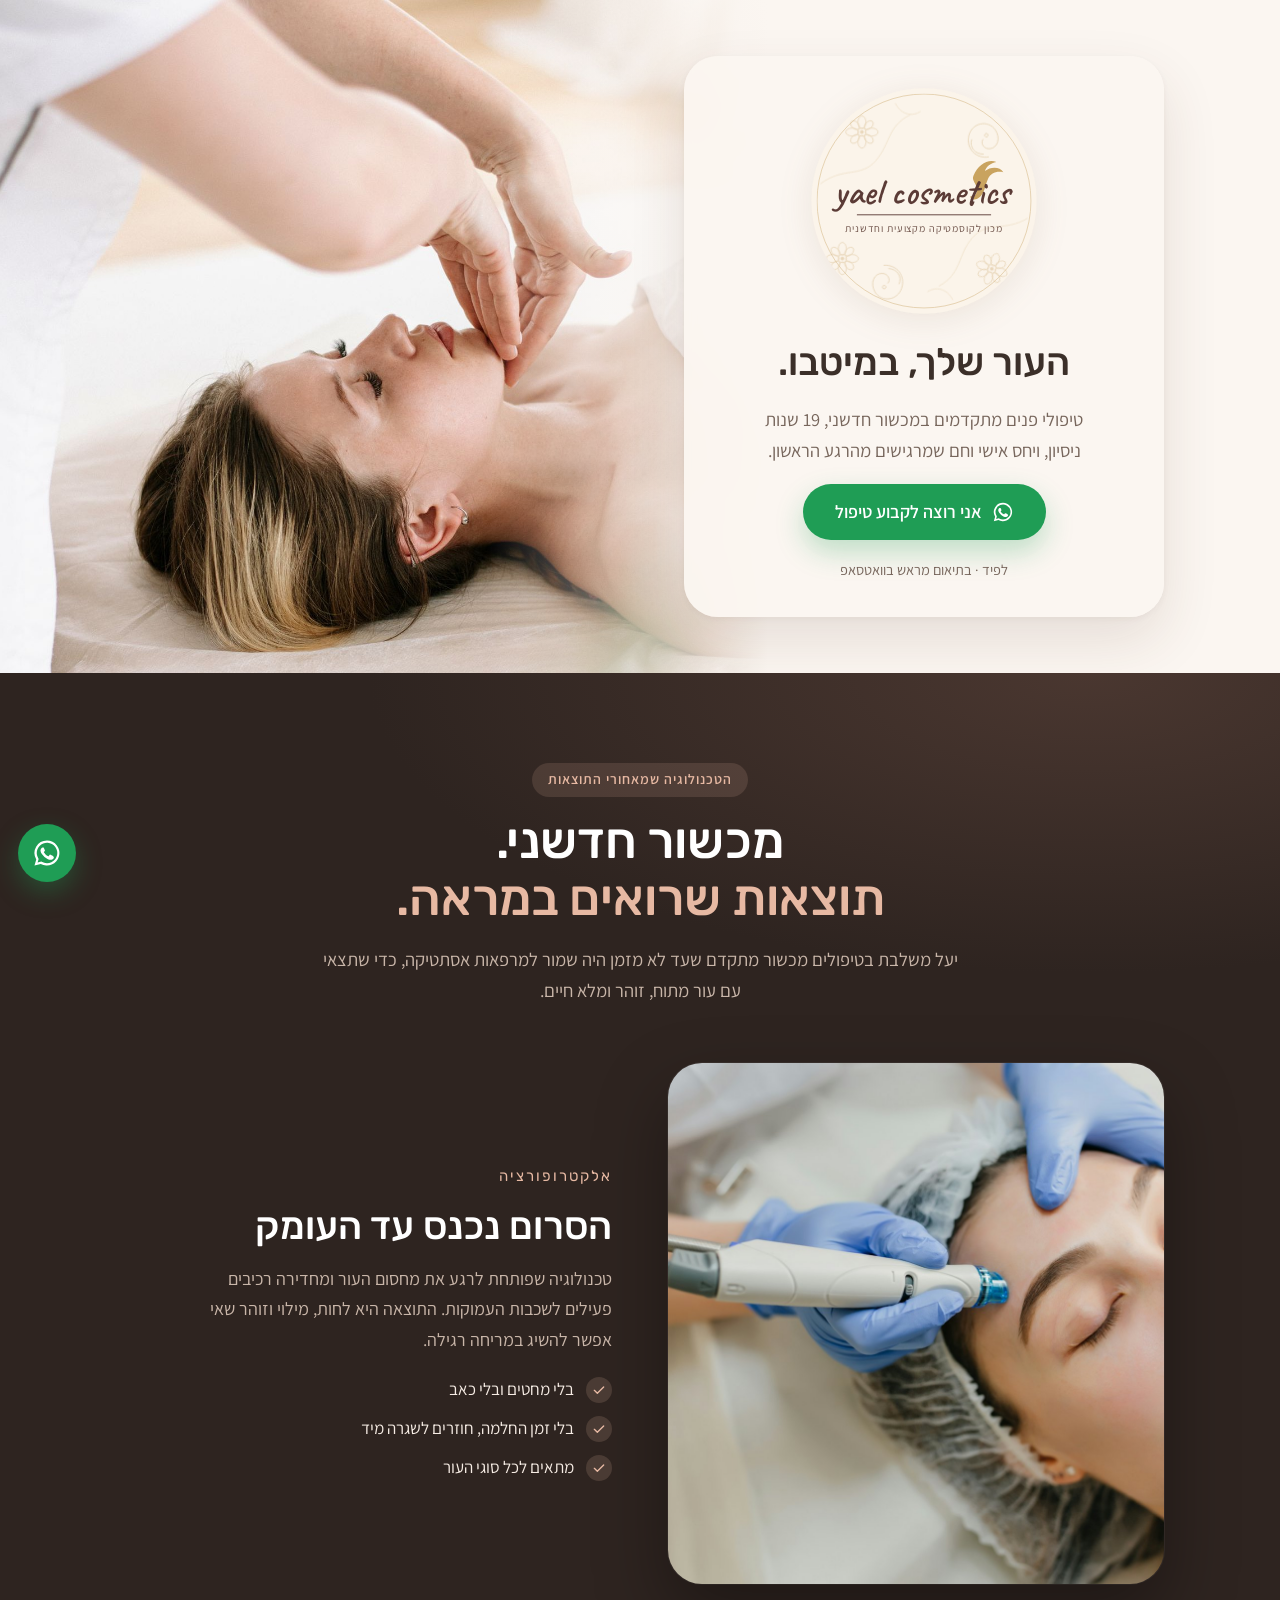
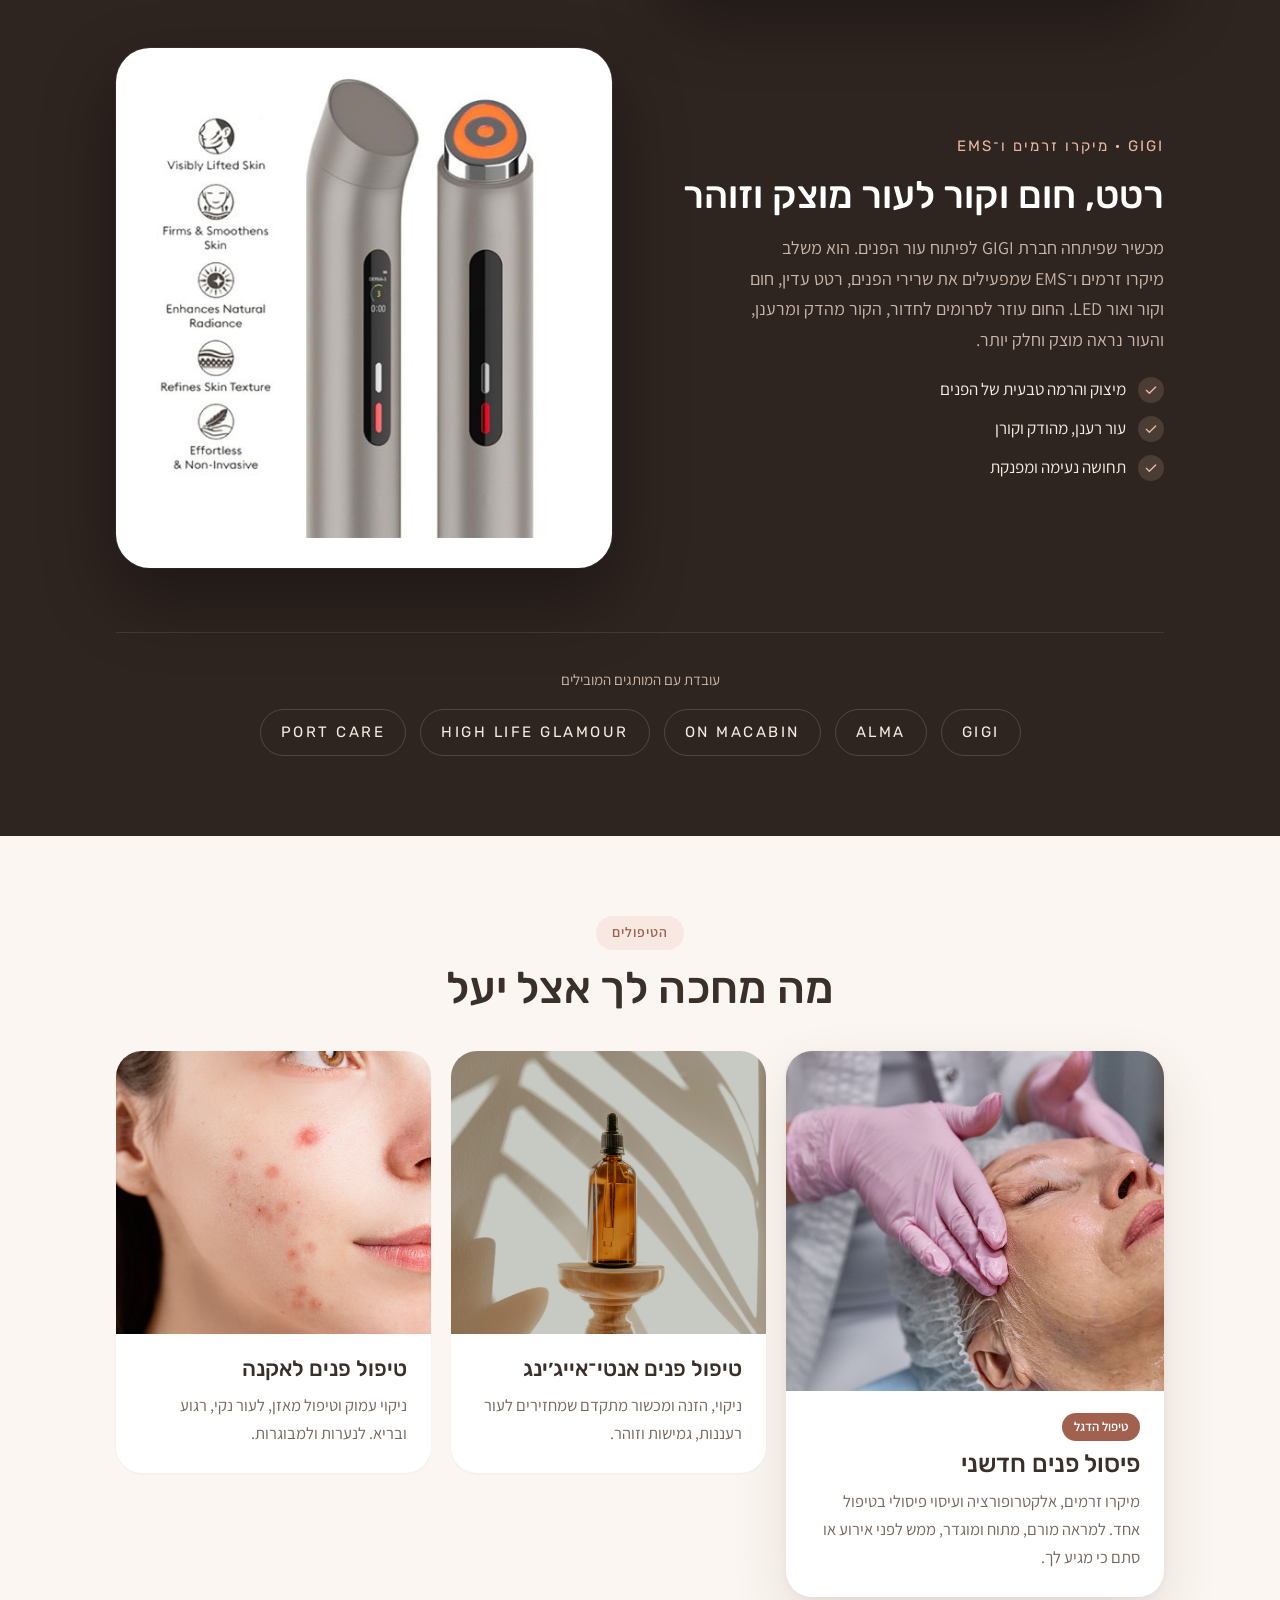
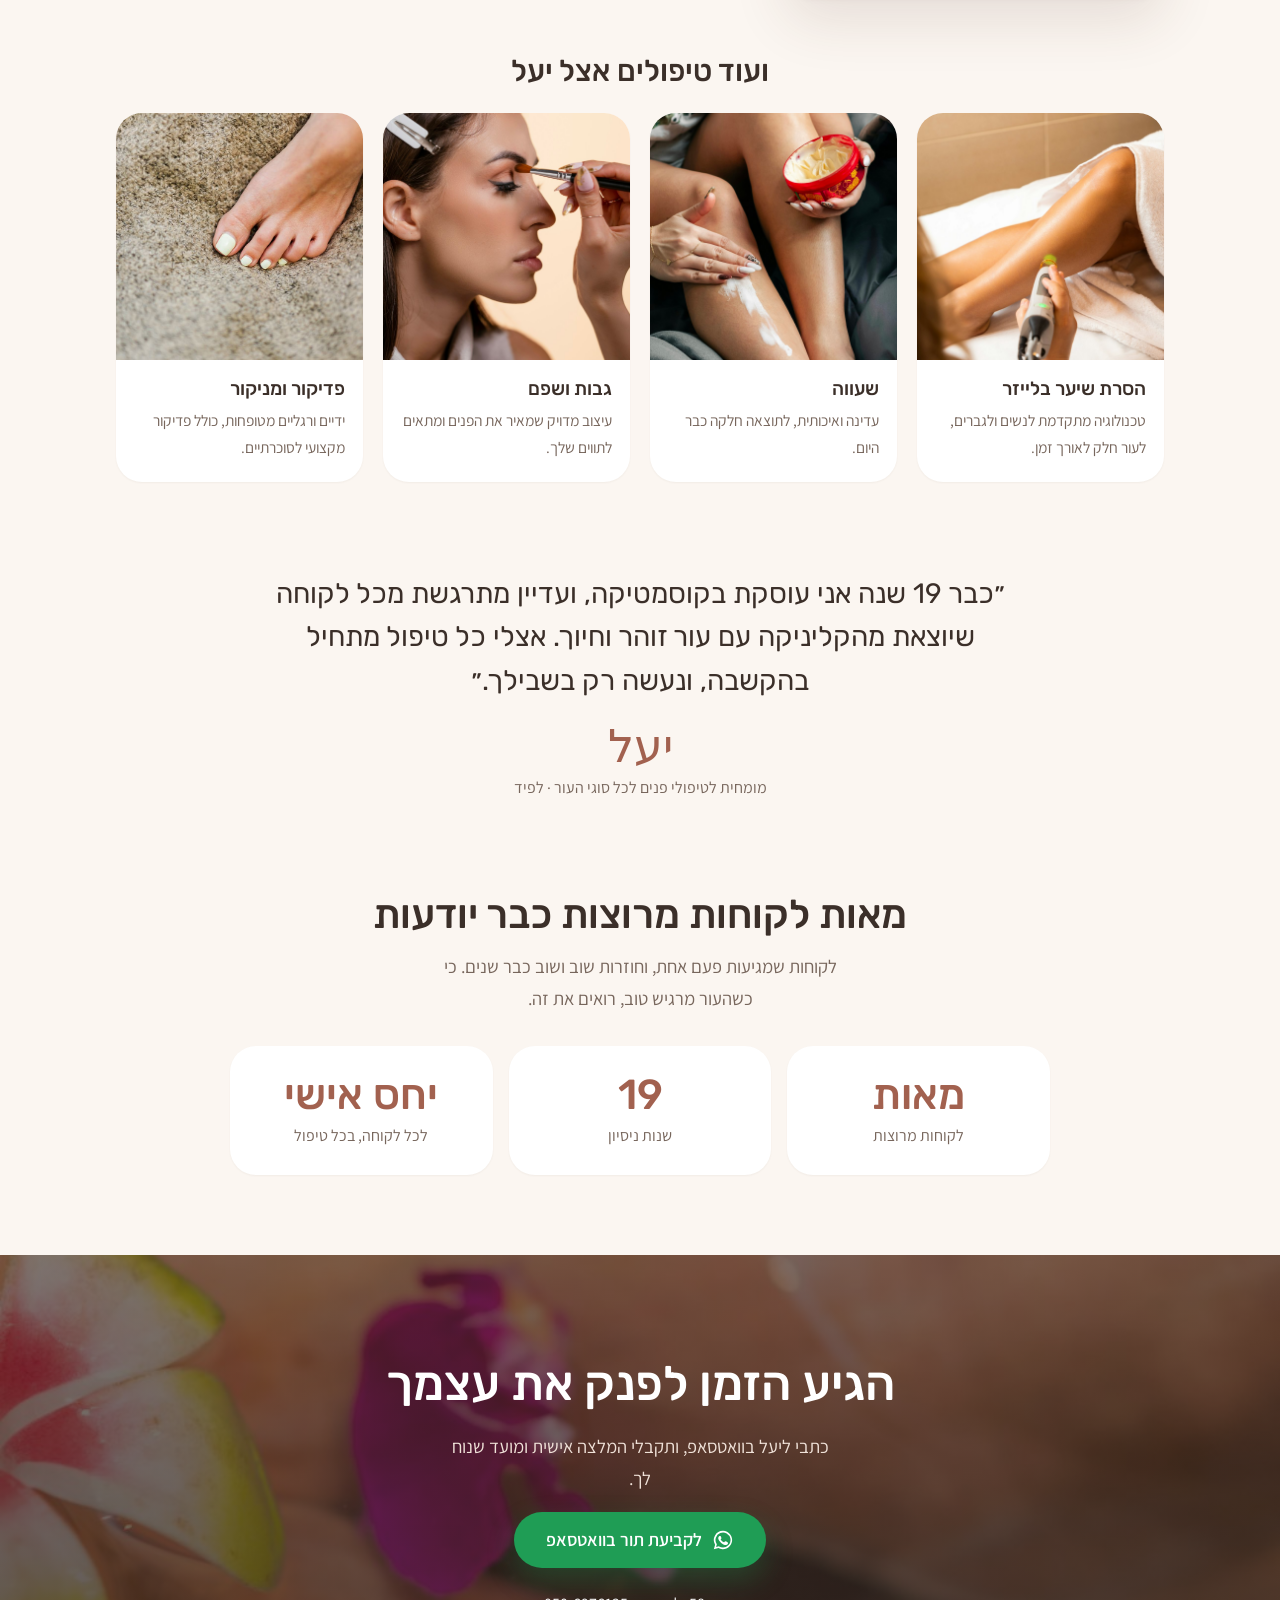
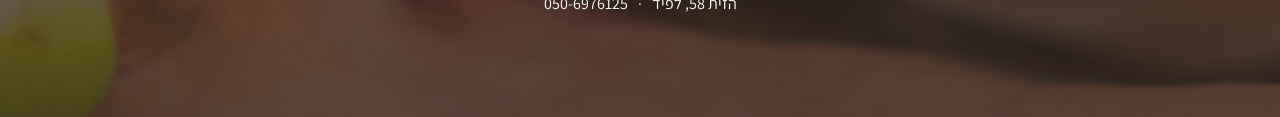
==== commit 60764b6c: "Publish update" ====
--- a/index.html
+++ b/index.html
@@ -189,6 +189,19 @@
       </div>
     </section>
 
+    <!-- ================= social proof ================= -->
+    <section class="proof">
+      <div class="wrap">
+        <h2>מאות לקוחות מרוצות כבר יודעות</h2>
+        <p class="proof-lead">לקוחות שמגיעות פעם אחת, וחוזרות שוב ושוב כבר שנים. כי כשהעור מרגיש טוב, רואים את זה.</p>
+        <ul class="stats">
+          <li><strong>מאות</strong><span>לקוחות מרוצות</span></li>
+          <li><strong>19</strong><span>שנות ניסיון</span></li>
+          <li><strong>יחס אישי</strong><span>לכל לקוחה, בכל טיפול</span></li>
+        </ul>
+      </div>
+    </section>
+
     <!-- ================= final call ================= -->
     <section class="cta">
       <img class="cta-bg" src="images/pedicure-flowers.jpg" alt="" loading="lazy" width="1000" height="1250">
--- a/style.css
+++ b/style.css
@@ -155,3 +155,13 @@
   .hero::after { background: linear-gradient(270deg, var(--bg) 40%, rgba(251, 246, 241, 0) 62%); }
 }
 .device img.product { object-fit: contain; background: #fff; padding: 18px; }
+
+/* ---------- social proof ---------- */
+.proof { padding: 20px 0 80px; text-align: center; }
+.proof h2 { font-size: clamp(28px, 4vw, 40px); margin-bottom: 12px; }
+.proof-lead { color: var(--ink-2); max-width: 48ch; margin: 0 auto 32px; font-size: 18.5px; }
+.stats { display: grid; grid-template-columns: repeat(3, minmax(0, 1fr)); gap: 16px; max-width: 820px; margin: 0 auto; }
+.stats li { background: var(--surface); border-radius: var(--radius); padding: 26px 16px; box-shadow: 0 1px 2px rgba(80, 50, 35, .05); display: grid; gap: 4px; }
+.stats strong { font-family: var(--display); font-weight: 500; font-size: clamp(30px, 4vw, 42px); color: var(--accent); line-height: 1.1; }
+.stats span { color: var(--ink-2); font-size: 16px; }
+@media (max-width: 620px) { .stats { grid-template-columns: 1fr; max-width: 360px; } .stats li { padding: 20px 16px; } }
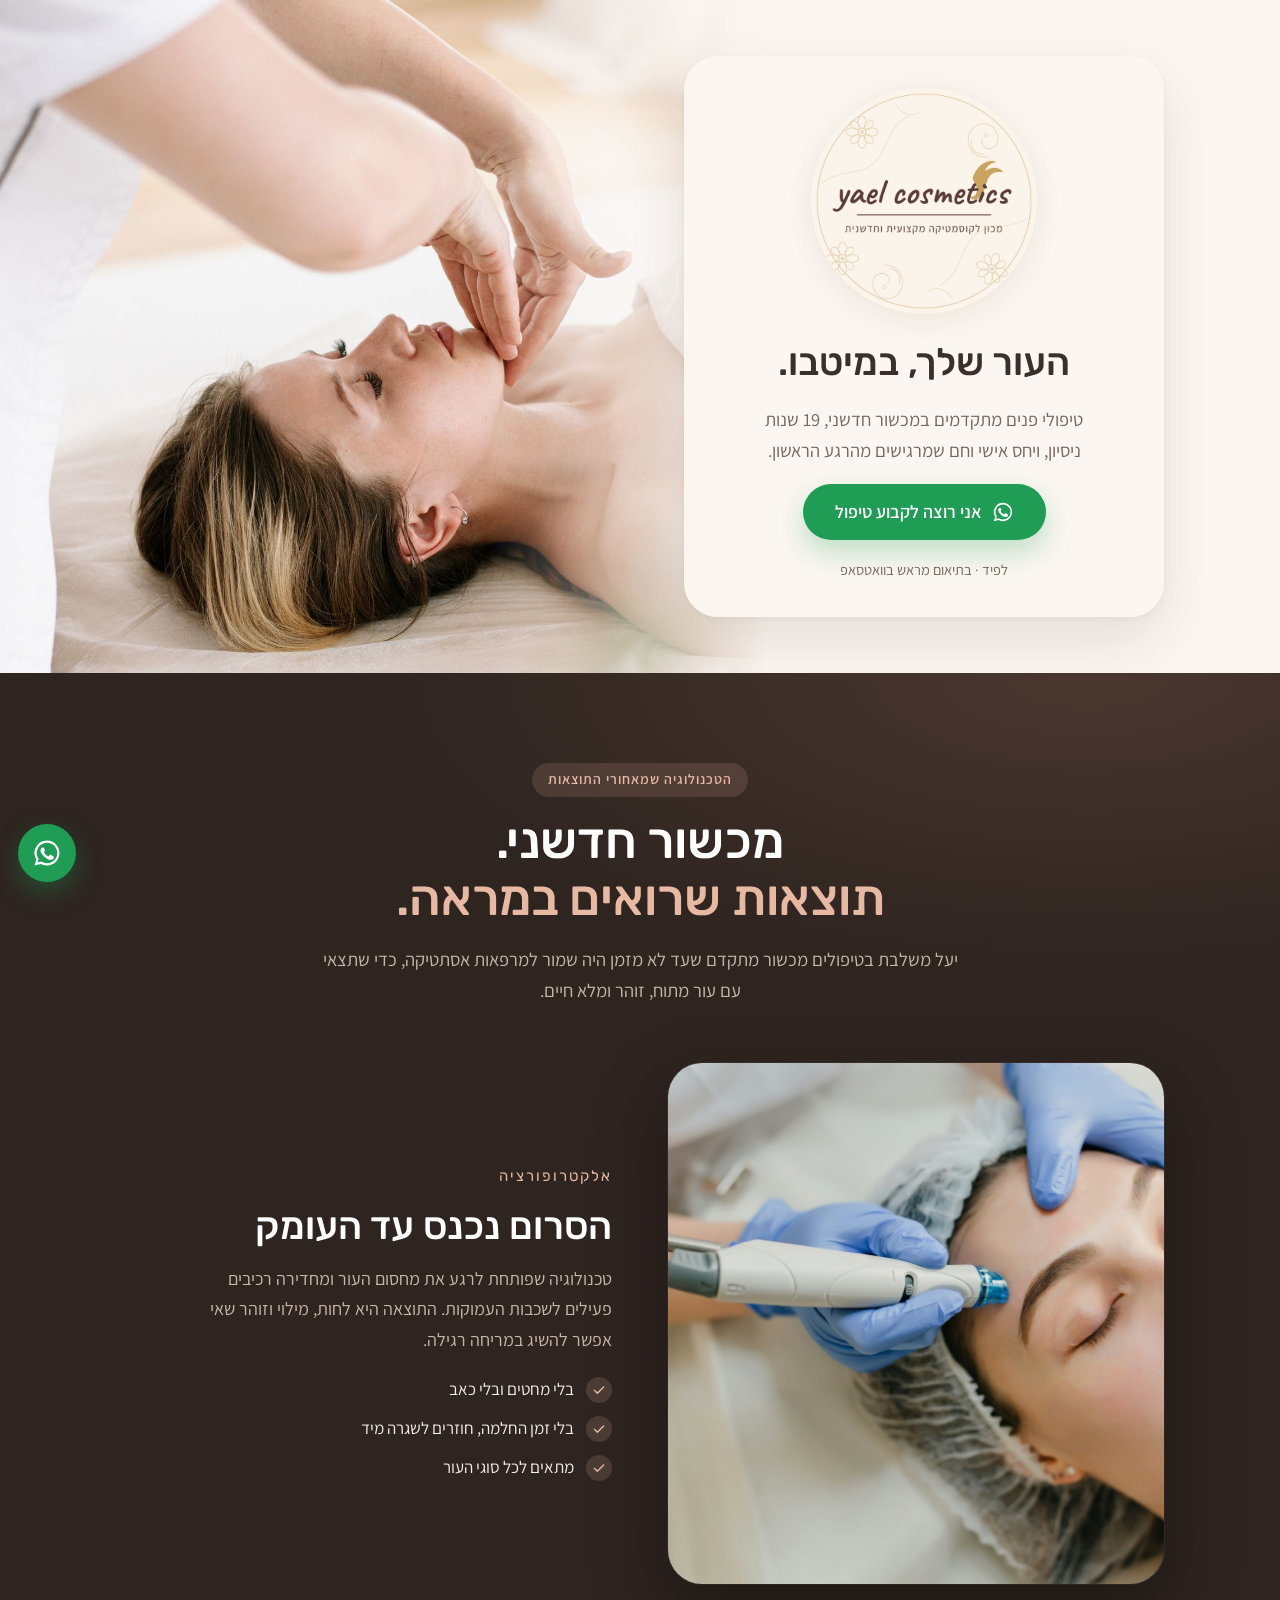
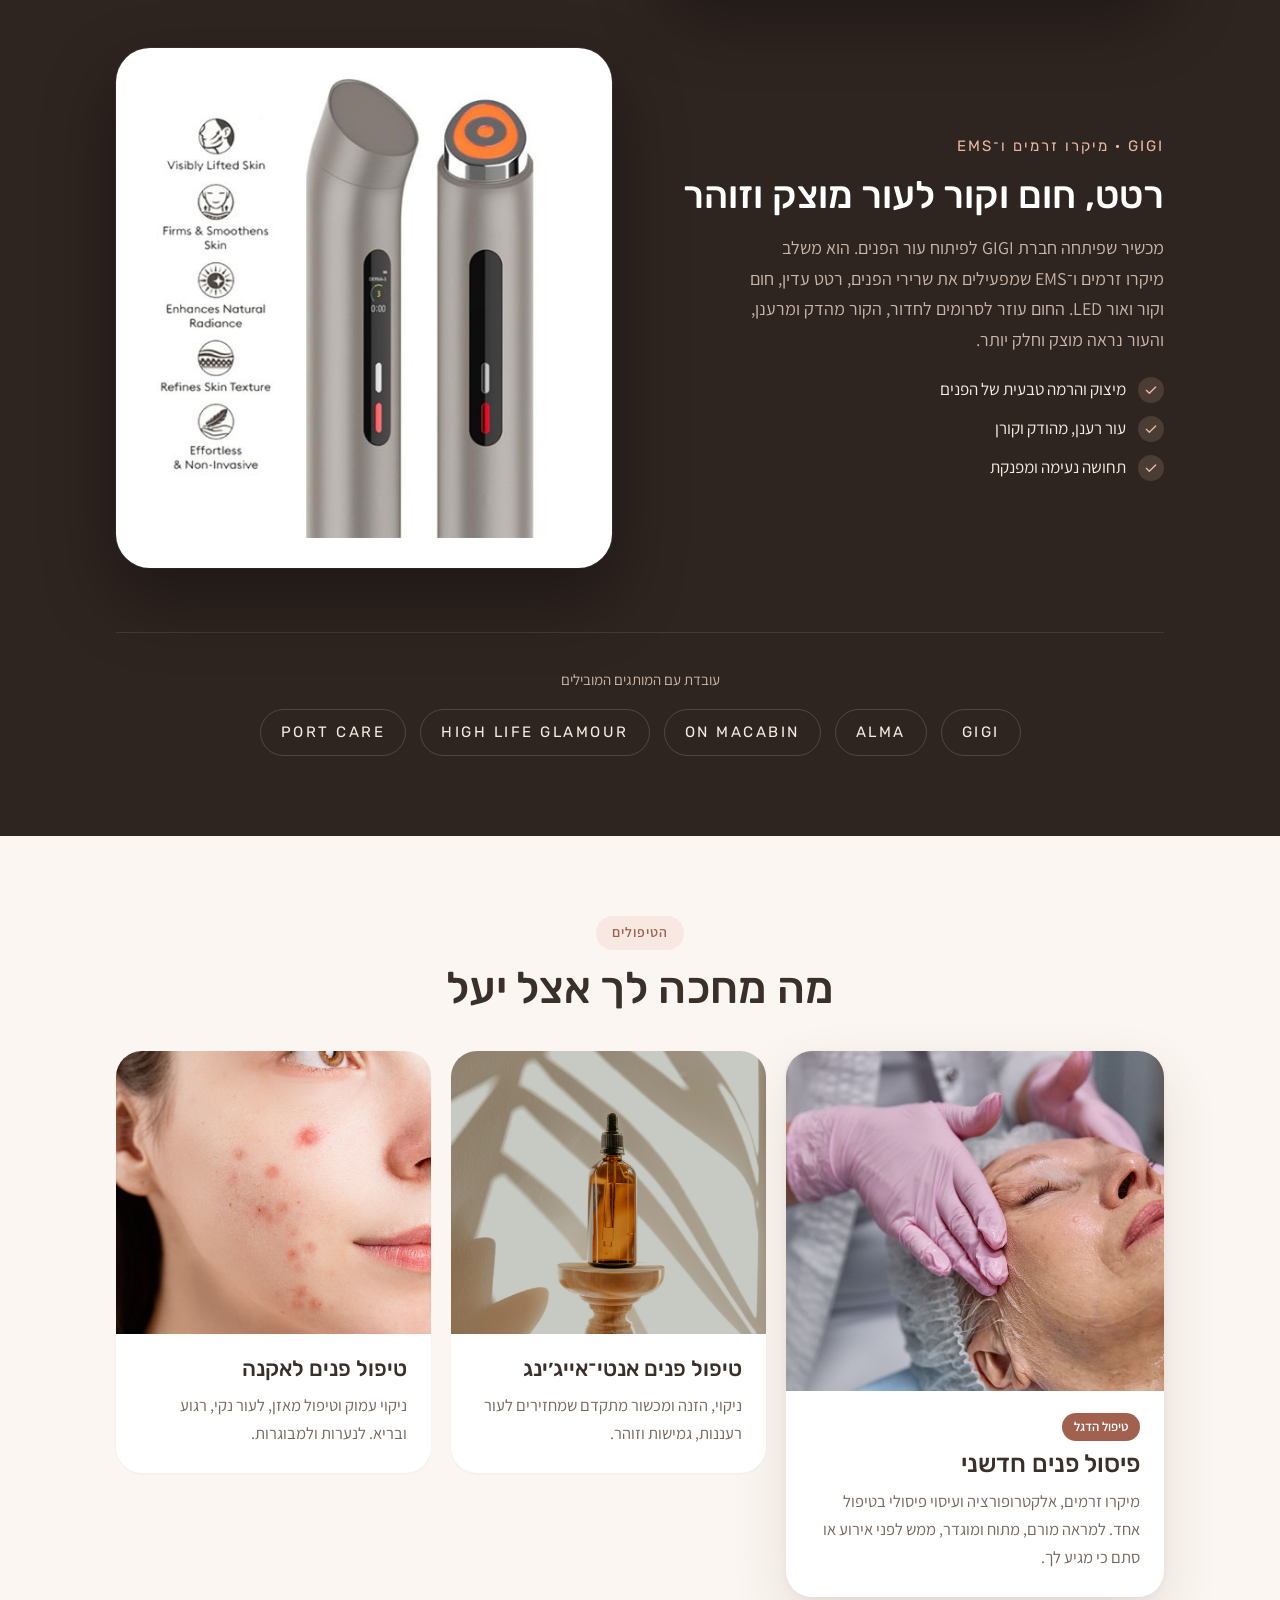
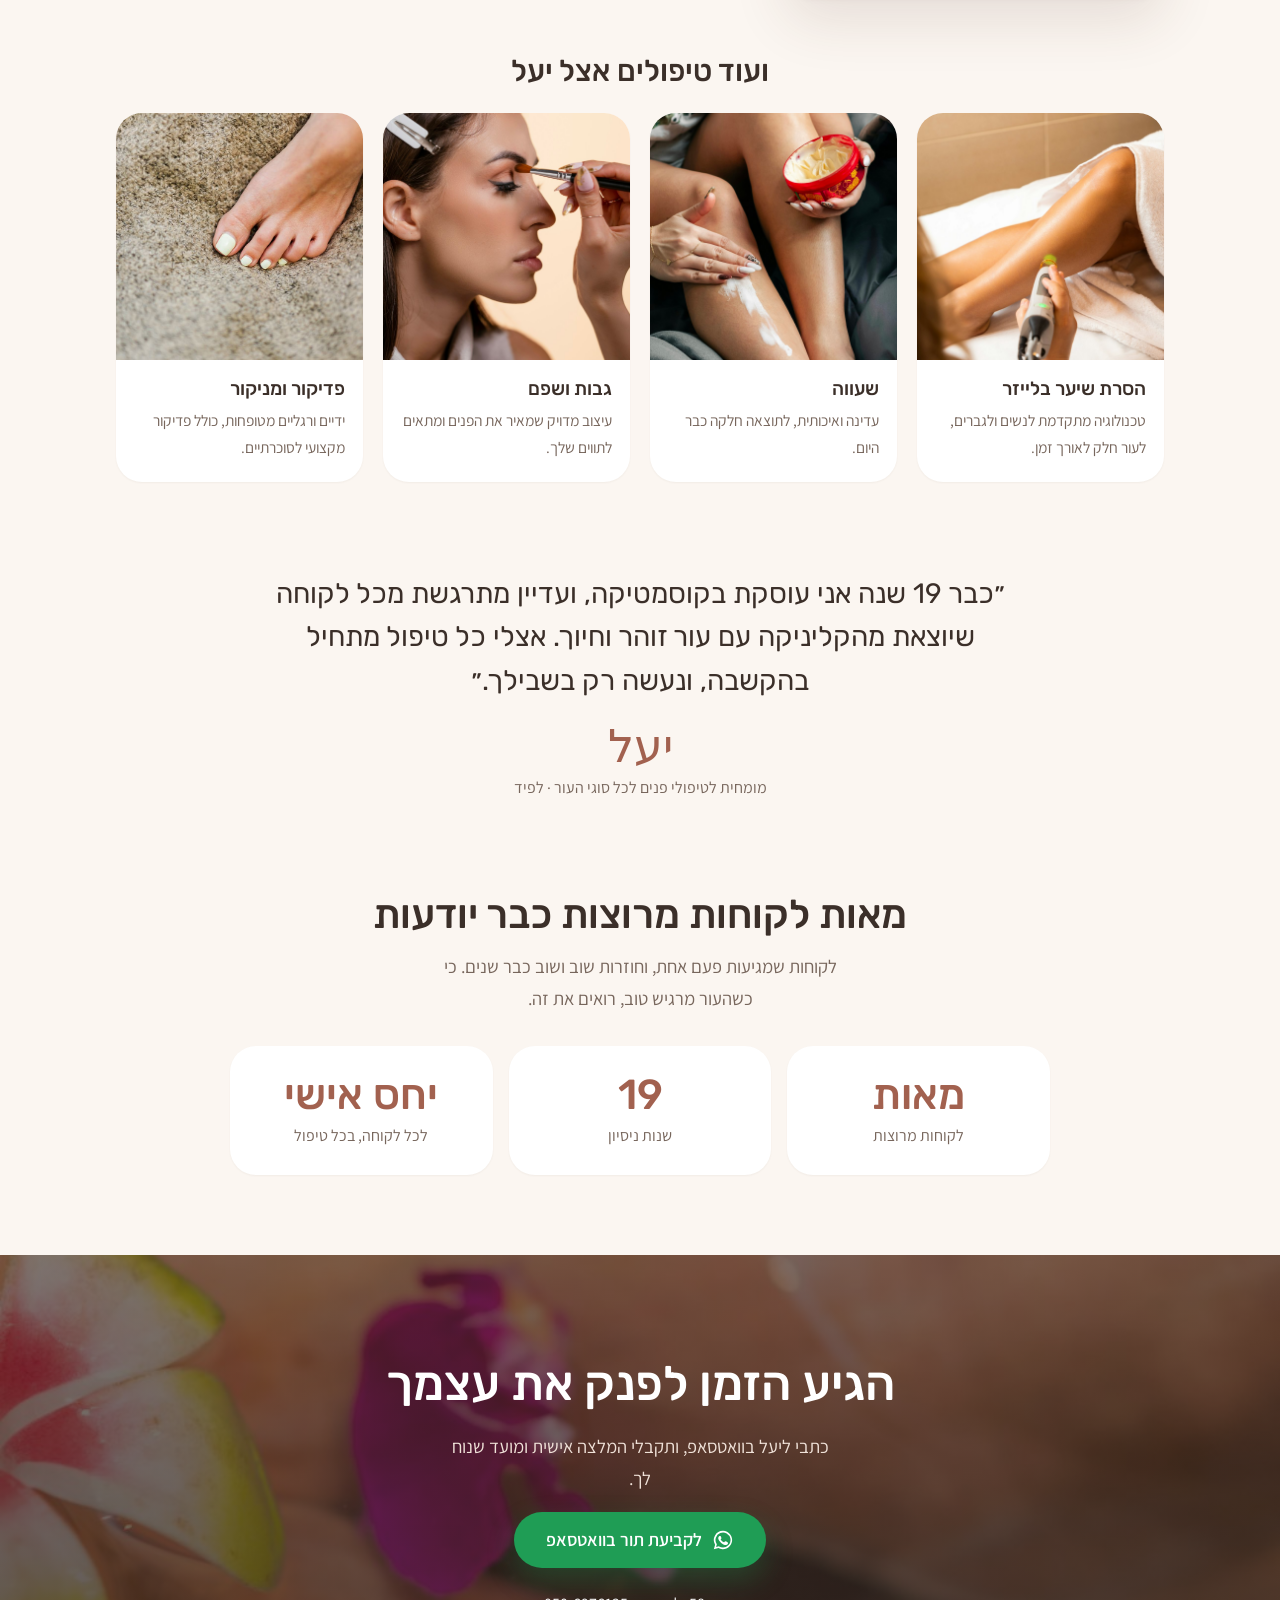
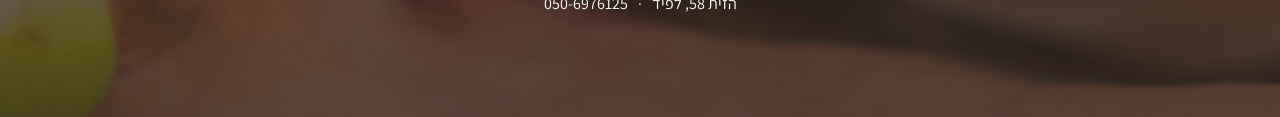
==== commit 79ed7172: "Publish update" ====
--- a/index.html
+++ b/index.html
@@ -38,42 +38,7 @@
       <img class="hero-bg" src="images/hero-white.jpg" alt="" width="1600" height="1200">
       <div class="wrap">
         <div class="hero-card">
-          <svg class="seal" viewBox="0 0 400 400" role="img" aria-label="yael cosmetics – מכון לקוסמטיקה מקצועית וחדשנית">
-  
-  <defs>
-    <clipPath id="yc-disc"><circle cx="200" cy="200" r="196"/></clipPath>
-    <g id="yc-flower" fill="none" stroke="#e6d3b3" stroke-width="1.4">
-      <circle r="7"/><circle r="2.5" fill="#e6d3b3"/>
-      <ellipse cx="0" cy="-17" rx="7" ry="11"/><ellipse cx="0" cy="17" rx="7" ry="11"/>
-      <ellipse cx="-17" cy="0" rx="11" ry="7"/><ellipse cx="17" cy="0" rx="11" ry="7"/>
-      <ellipse cx="12" cy="-12" rx="6" ry="9" transform="rotate(45 12 -12)"/><ellipse cx="-12" cy="12" rx="6" ry="9" transform="rotate(45 -12 12)"/>
-      <ellipse cx="-12" cy="-12" rx="6" ry="9" transform="rotate(-45 -12 -12)"/><ellipse cx="12" cy="12" rx="6" ry="9" transform="rotate(-45 12 12)"/>
-    </g>
-    <g id="yc-paisley" fill="none" stroke="#e6d3b3" stroke-width="1.4">
-      <path d="M0 30c-22-6-30-30-16-48 14-18 42-12 46 10 3 18-10 30-22 26-10-3-12-16-4-20"/>
-      <path d="M-6 22c-14-6-18-22-8-32"/><circle cx="12" cy="-6" r="3"/>
-    </g>
-  </defs>
-  <circle cx="200" cy="200" r="196" fill="#fbf4ea"/>
-  <g clip-path="url(#yc-disc)" opacity=".9">
-    <use href="#yc-flower" x="92" y="80"/>
-    <use href="#yc-flower" x="318" y="318" transform="rotate(20 318 318)"/>
-    <use href="#yc-flower" x="58" y="300"/>
-    <use href="#yc-paisley" x="300" y="96" transform="rotate(-25 300 96)"/>
-    <use href="#yc-paisley" x="140" y="340" transform="rotate(160 140 340)"/>
-    <g fill="none" stroke="#ecdcc1" stroke-width="1.2">
-      <path d="M20 170c40-30 70-10 96-40s20-60 60-80"/>
-      <path d="M380 230c-40 24-70 4-96 34s-18 62-58 84"/>
-      <path d="M150 30c10 20 30 24 44 14"/><path d="M250 372c-10-20-30-24-44-14"/>
-    </g>
-  </g>
-  <circle cx="200" cy="200" r="186" fill="none" stroke="#dcc39a" stroke-width="1.2"/>
-  
-  <path d="M286 156c8-20 26-30 40-24-10 2-18 8-20 16 10-8 26-8 32 2-12-3-22 2-26 10-6 12-6 26-16 34-6 5-14 4-16-2 8 2 12-4 12-12 0-10-10-16-6-24z" fill="#c9a35f"/>
-  <text x="196" y="205" text-anchor="middle" font-family="Caveat, 'Segoe Script', cursive" font-weight="600" font-size="64" fill="#5b3b36">yael cosmetics</text>
-  <path d="M84 224h232" stroke="#5b3b36" stroke-width="1.6" stroke-linecap="round"/>
-  <text x="200" y="254" text-anchor="middle" direction="rtl" font-family="Assistant, Arial, sans-serif" font-size="18" letter-spacing="1.5" fill="#6d5148">מכון לקוסמטיקה מקצועית וחדשנית</text>
-</svg>
+          <img class="seal" src="brand/logo-round-600.png" alt="yael cosmetics – מכון לקוסמטיקה מקצועית וחדשנית" width="600" height="600">
           <h1>העור שלך, במיטבו.</h1>
           <p class="lead">טיפולי פנים מתקדמים במכשור חדשני, 19 שנות ניסיון, ויחס אישי וחם שמרגישים מהרגע הראשון.</p>
           <a class="btn btn-wa" data-wa="שלום יעל, הגעתי מהדף שלך ואשמח לקבוע טיפול" href="https://wa.me/972506976125" target="_blank" rel="noopener"><svg><use href="#i-wa"/></svg>אני רוצה לקבוע טיפול</a>
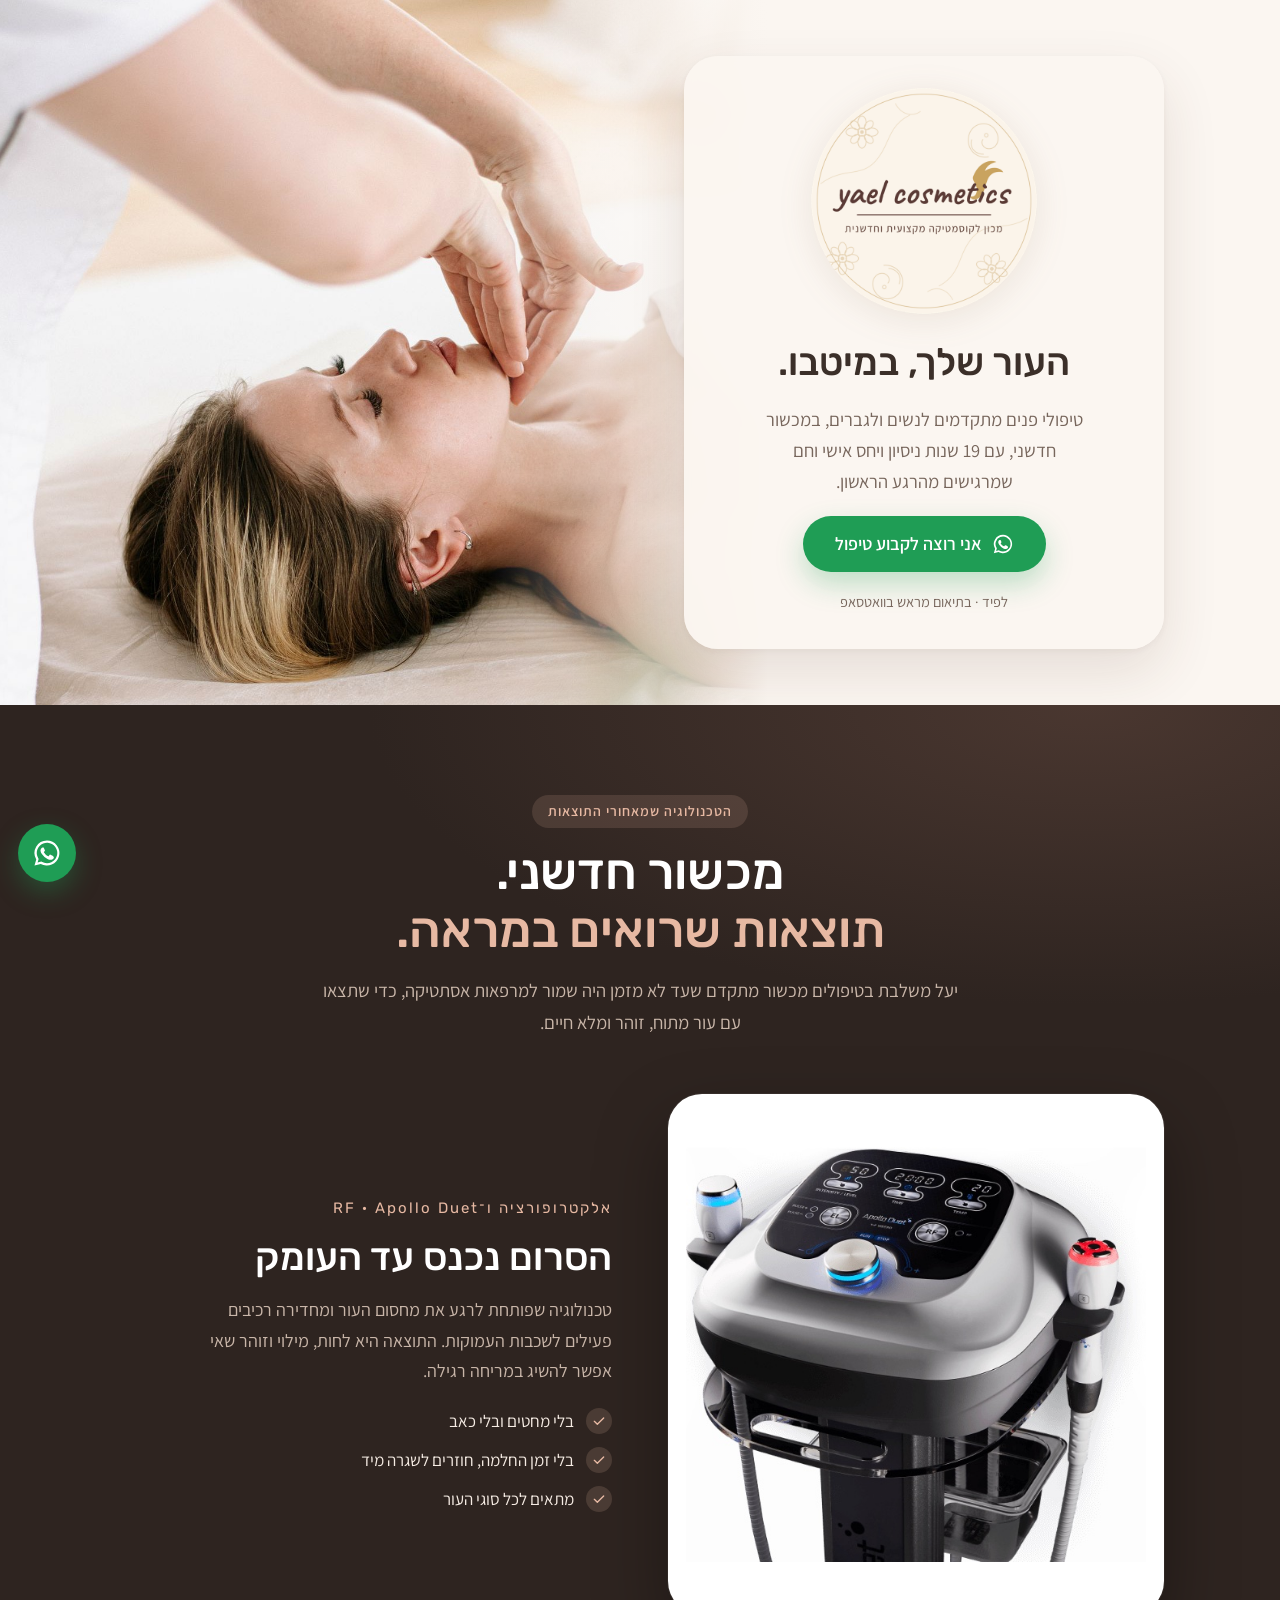
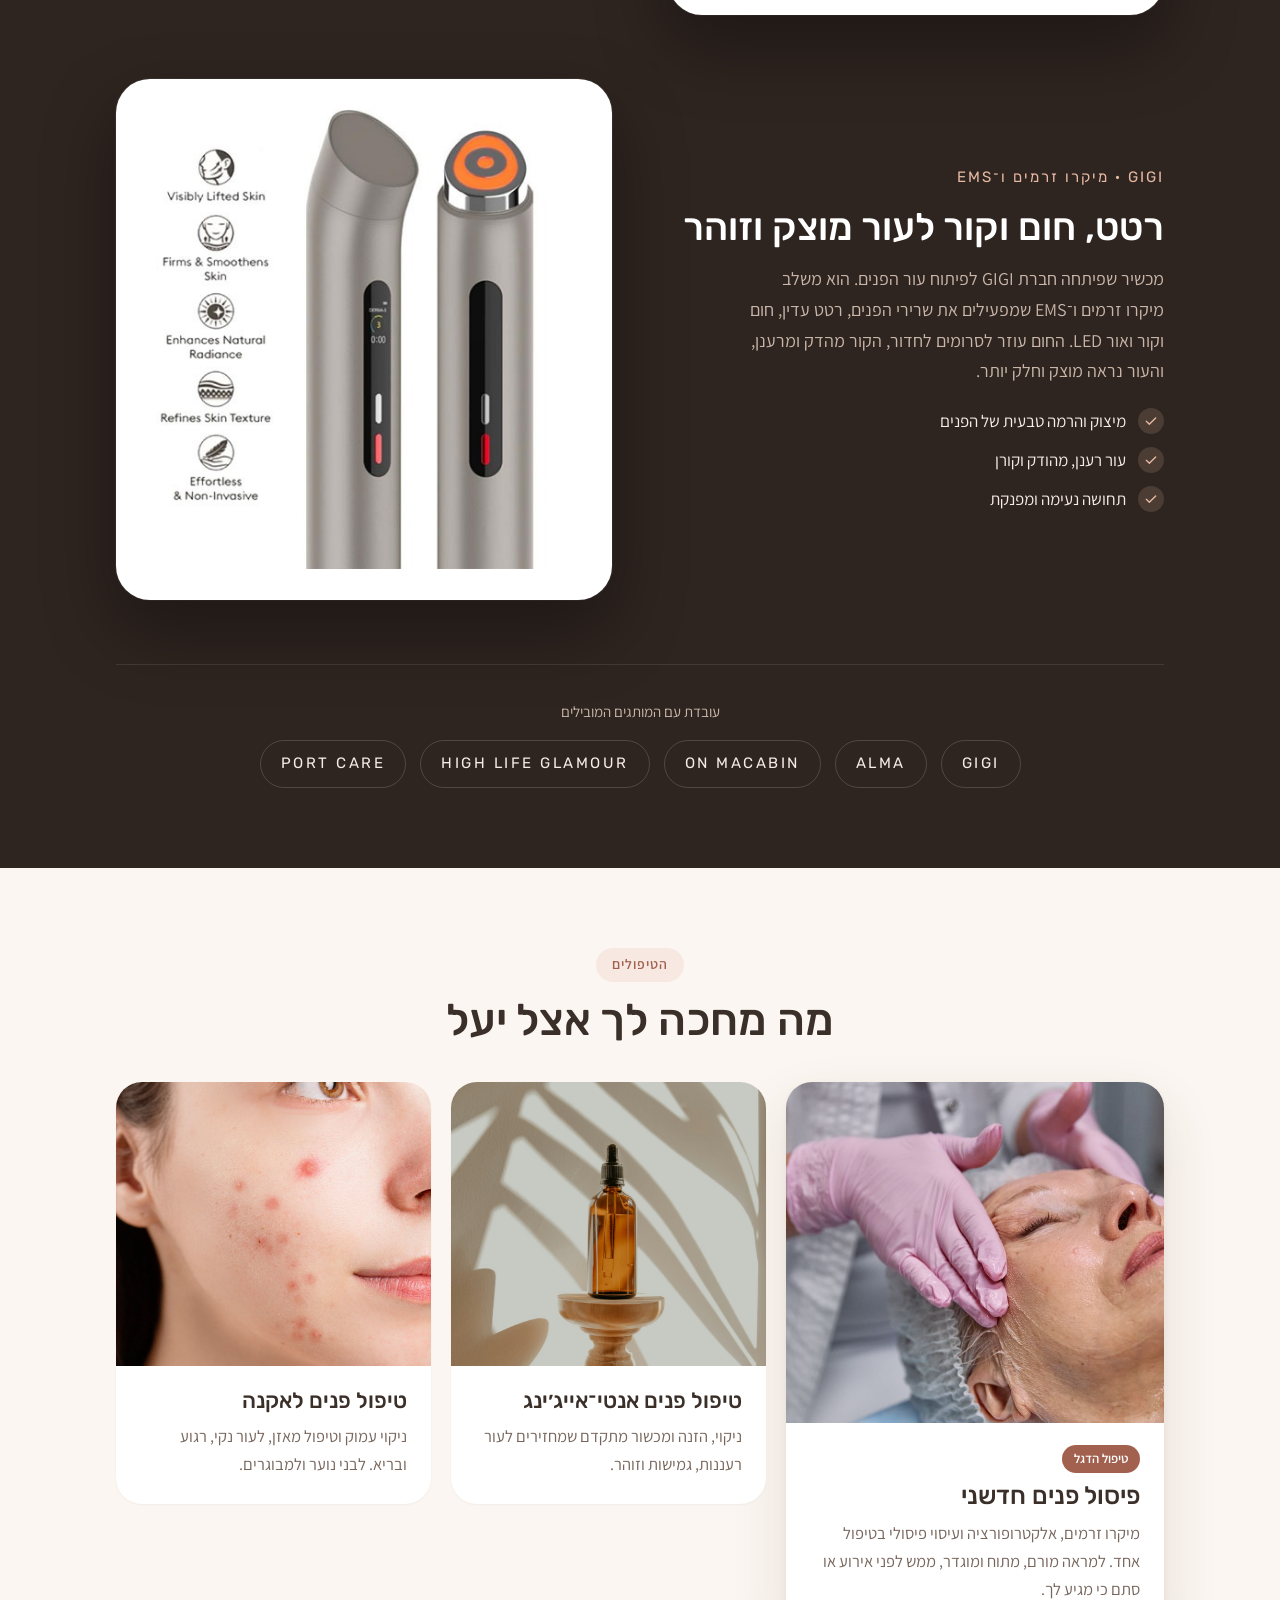
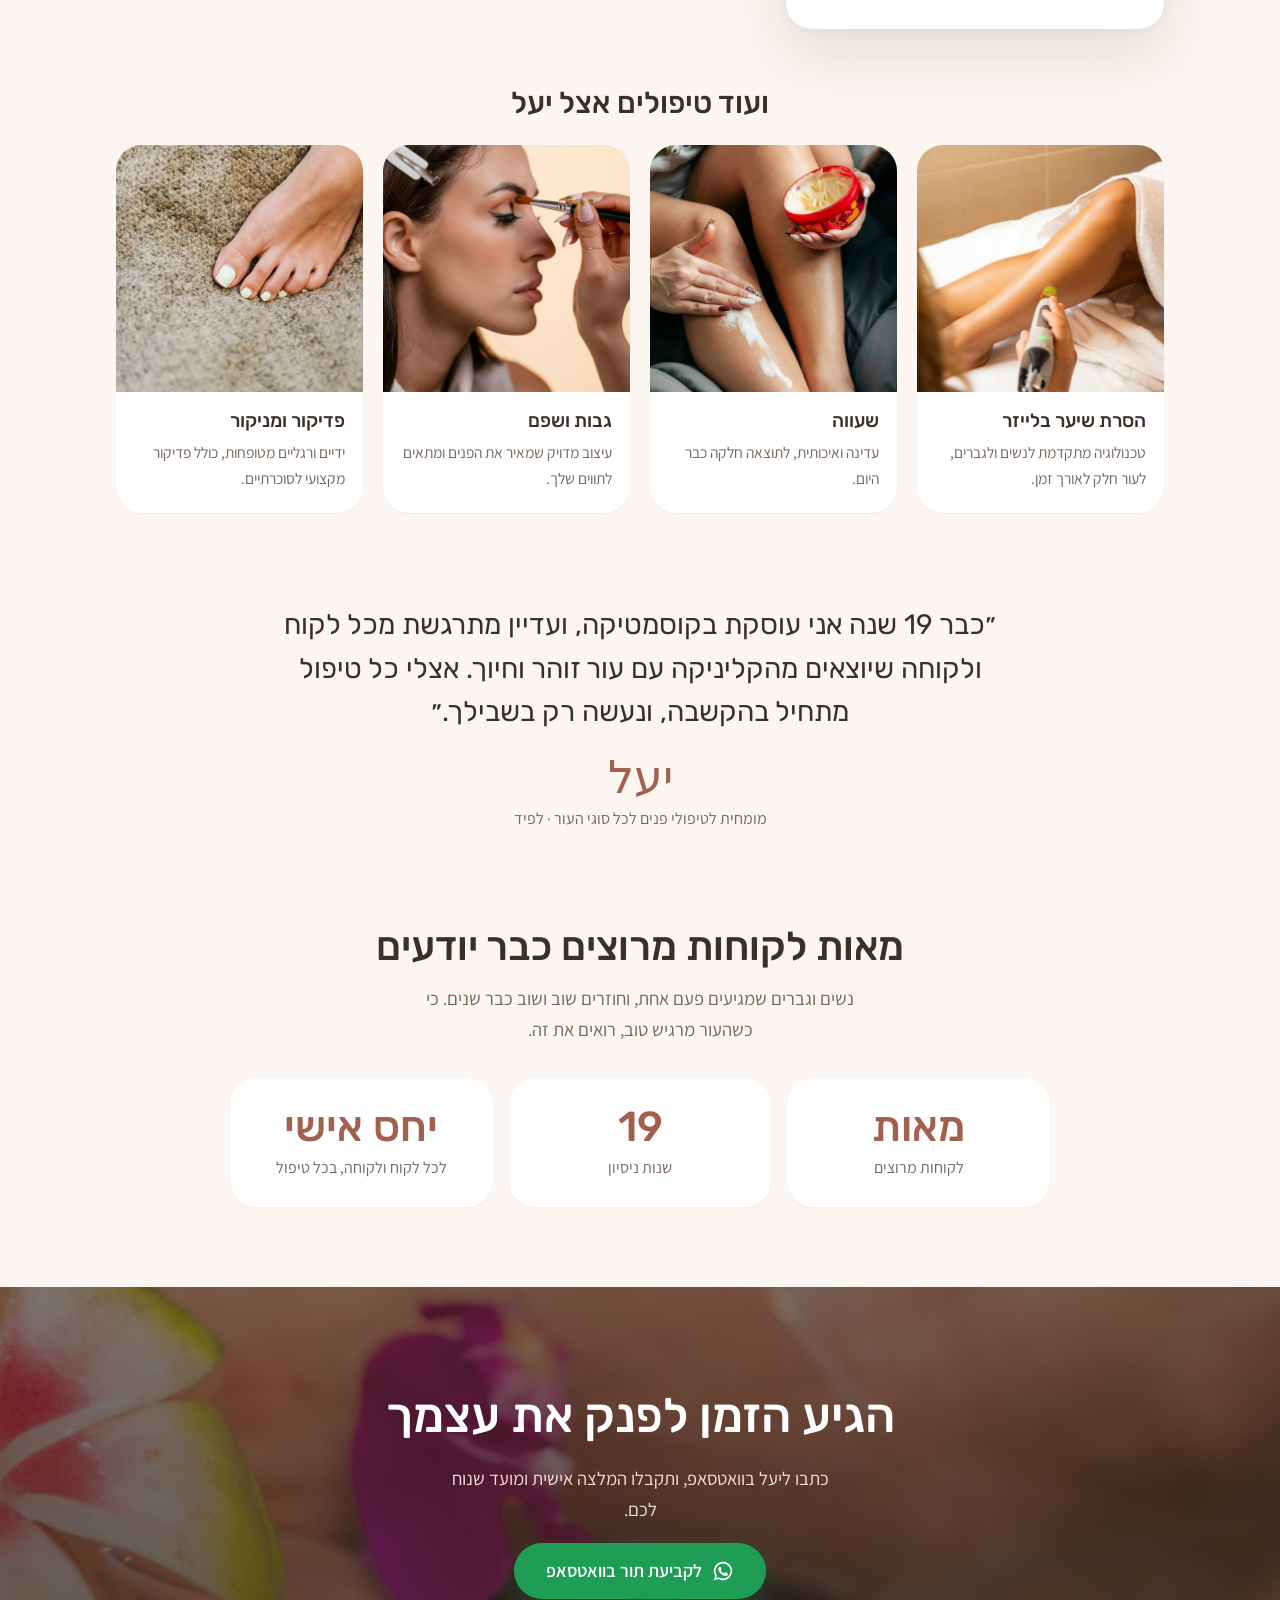
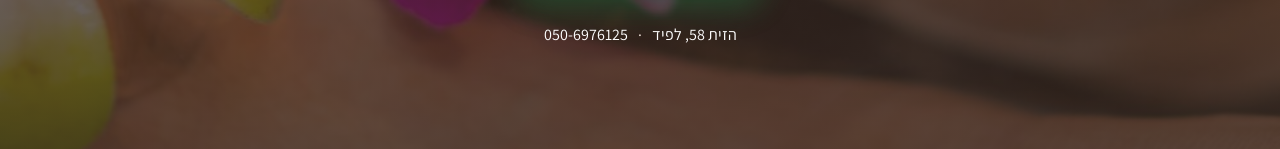
==== commit 8059170b: "Publish update" ====
--- a/index.html
+++ b/index.html
@@ -40,7 +40,7 @@
         <div class="hero-card">
           <img class="seal" src="brand/logo-round-600.png" alt="yael cosmetics – מכון לקוסמטיקה מקצועית וחדשנית" width="600" height="600">
           <h1>העור שלך, במיטבו.</h1>
-          <p class="lead">טיפולי פנים מתקדמים במכשור חדשני, 19 שנות ניסיון, ויחס אישי וחם שמרגישים מהרגע הראשון.</p>
+          <p class="lead">טיפולי פנים מתקדמים לנשים ולגברים, במכשור חדשני, עם 19 שנות ניסיון ויחס אישי וחם שמרגישים מהרגע הראשון.</p>
           <a class="btn btn-wa" data-wa="שלום יעל, הגעתי מהדף שלך ואשמח לקבוע טיפול" href="https://wa.me/972506976125" target="_blank" rel="noopener"><svg><use href="#i-wa"/></svg>אני רוצה לקבוע טיפול</a>
           <span class="where">לפיד · בתיאום מראש בוואטסאפ</span>
         </div>
@@ -53,13 +53,13 @@
         <div class="tech-head">
           <span class="eyebrow">הטכנולוגיה שמאחורי התוצאות</span>
           <h2>מכשור חדשני.<br><em>תוצאות שרואים במראה.</em></h2>
-          <p>יעל משלבת בטיפולים מכשור מתקדם שעד לא מזמן היה שמור למרפאות אסתטיקה, כדי שתצאי עם עור מתוח, זוהר ומלא חיים.</p>
+          <p>יעל משלבת בטיפולים מכשור מתקדם שעד לא מזמן היה שמור למרפאות אסתטיקה, כדי שתצאו עם עור מתוח, זוהר ומלא חיים.</p>
         </div>
 
         <div class="device">
-          <img src="images/device-facial.jpg" alt="טיפול במכשיר אלקטרופורציה" loading="lazy" width="1000" height="1250">
+          <img class="product" src="images/apollo-device.jpg" alt="מכשיר Apollo Duet לאלקטרופורציה ו־RF" loading="lazy" width="568" height="512">
           <div class="device-txt">
-            <span class="device-kicker">אלקטרופורציה</span>
+            <span class="device-kicker">אלקטרופורציה ו־RF · Apollo Duet</span>
             <h3>הסרום נכנס עד העומק</h3>
             <p>טכנולוגיה שפותחת לרגע את מחסום העור ומחדירה רכיבים פעילים לשכבות העמוקות. התוצאה היא לחות, מילוי וזוהר שאי אפשר להשיג במריחה רגילה.</p>
             <ul class="ticks">
@@ -118,7 +118,7 @@
             <img src="images/acne-skin.jpg" alt="עור עם אקנה לפני טיפול" loading="lazy" width="1000" height="1500">
             <div class="body">
               <h3>טיפול פנים לאקנה</h3>
-              <p>ניקוי עמוק וטיפול מאזן, לעור נקי, רגוע ובריא. לנערות ולמבוגרות.</p>
+              <p>ניקוי עמוק וטיפול מאזן, לעור נקי, רגוע ובריא. לבני נוער ולמבוגרים.</p>
             </div>
           </article>
         </div>
@@ -148,7 +148,7 @@
     <section class="about">
       <div class="wrap">
         <figure>
-          <blockquote>״כבר 19 שנה אני עוסקת בקוסמטיקה, ועדיין מתרגשת מכל לקוחה שיוצאת מהקליניקה עם עור זוהר וחיוך. אצלי כל טיפול מתחיל בהקשבה, ונעשה רק בשבילך.״</blockquote>
+          <blockquote>״כבר 19 שנה אני עוסקת בקוסמטיקה, ועדיין מתרגשת מכל לקוח ולקוחה שיוצאים מהקליניקה עם עור זוהר וחיוך. אצלי כל טיפול מתחיל בהקשבה, ונעשה רק בשבילך.״</blockquote>
           <figcaption><span class="sign">יעל</span><span>מומחית לטיפולי פנים לכל סוגי העור · לפיד</span></figcaption>
         </figure>
       </div>
@@ -157,12 +157,12 @@
     <!-- ================= social proof ================= -->
     <section class="proof">
       <div class="wrap">
-        <h2>מאות לקוחות מרוצות כבר יודעות</h2>
-        <p class="proof-lead">לקוחות שמגיעות פעם אחת, וחוזרות שוב ושוב כבר שנים. כי כשהעור מרגיש טוב, רואים את זה.</p>
+        <h2>מאות לקוחות מרוצים כבר יודעים</h2>
+        <p class="proof-lead">נשים וגברים שמגיעים פעם אחת, וחוזרים שוב ושוב כבר שנים. כי כשהעור מרגיש טוב, רואים את זה.</p>
         <ul class="stats">
-          <li><strong>מאות</strong><span>לקוחות מרוצות</span></li>
+          <li><strong>מאות</strong><span>לקוחות מרוצים</span></li>
           <li><strong>19</strong><span>שנות ניסיון</span></li>
-          <li><strong>יחס אישי</strong><span>לכל לקוחה, בכל טיפול</span></li>
+          <li><strong>יחס אישי</strong><span>לכל לקוח ולקוחה, בכל טיפול</span></li>
         </ul>
       </div>
     </section>
@@ -172,7 +172,7 @@
       <img class="cta-bg" src="images/pedicure-flowers.jpg" alt="" loading="lazy" width="1000" height="1250">
       <div class="wrap">
         <h2>הגיע הזמן לפנק את עצמך</h2>
-        <p>כתבי ליעל בוואטסאפ, ותקבלי המלצה אישית ומועד שנוח לך.</p>
+        <p>כתבו ליעל בוואטסאפ, ותקבלו המלצה אישית ומועד שנוח לכם.</p>
         <a class="btn btn-wa" data-wa="שלום יעל, אשמח לקבוע טיפול" href="https://wa.me/972506976125" target="_blank" rel="noopener"><svg><use href="#i-wa"/></svg>לקביעת תור בוואטסאפ</a>
         <p class="info">
           <a href="https://waze.com/ul?q=%D7%94%D7%96%D7%99%D7%AA%2058%20%D7%9C%D7%A4%D7%99%D7%93" target="_blank" rel="noopener">הזית 58, לפיד</a>
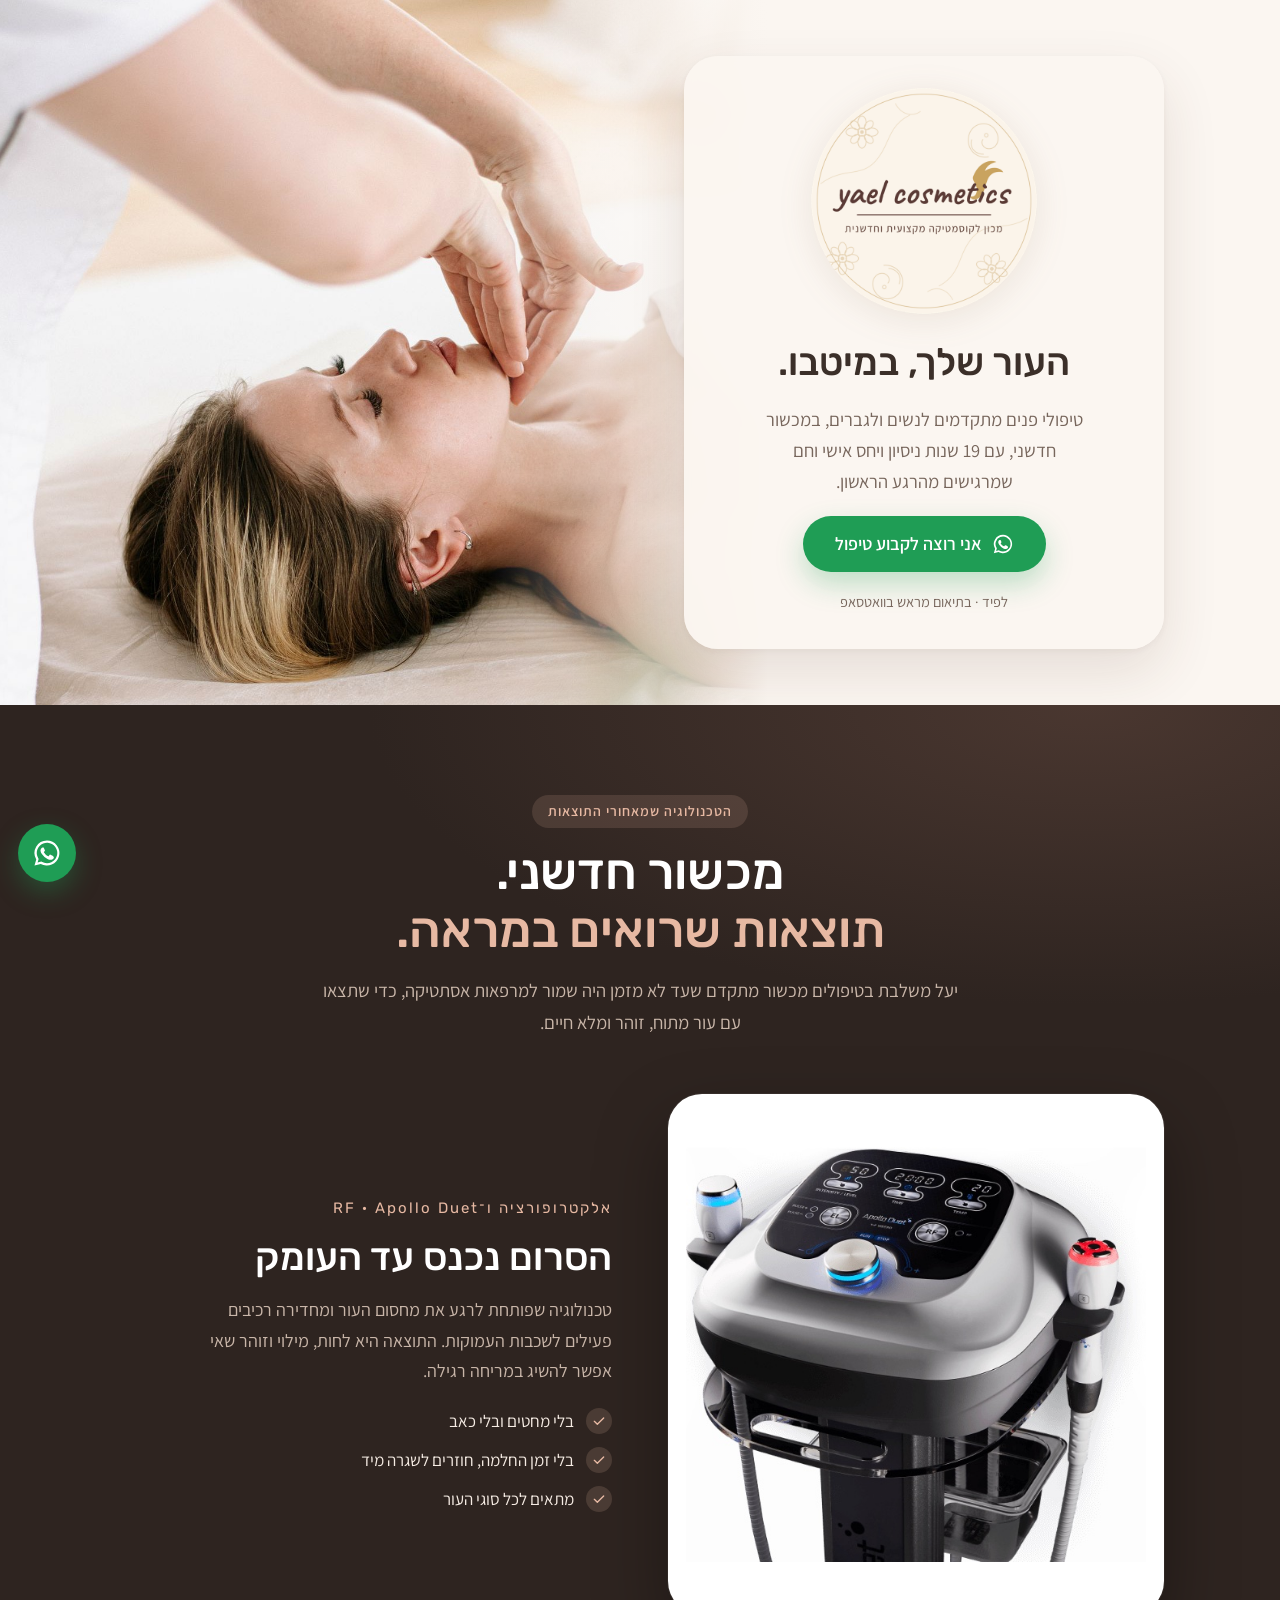
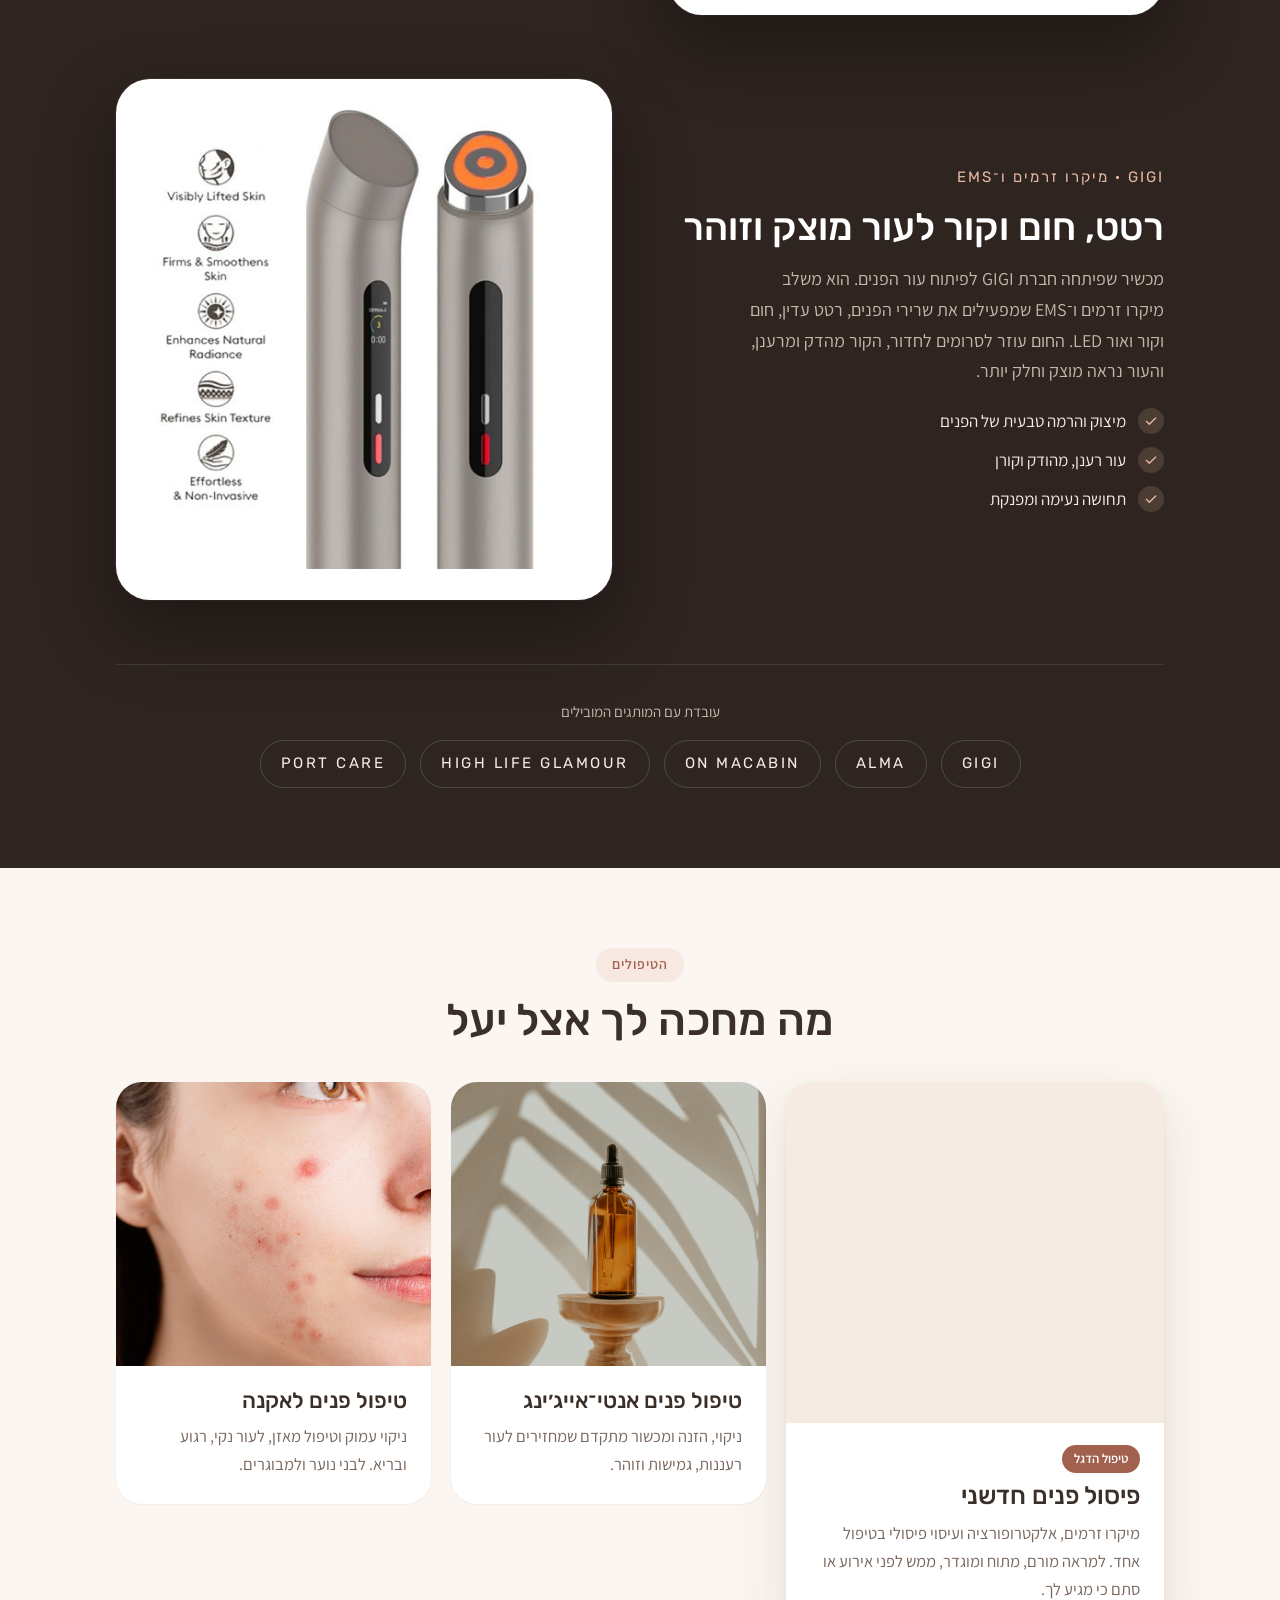
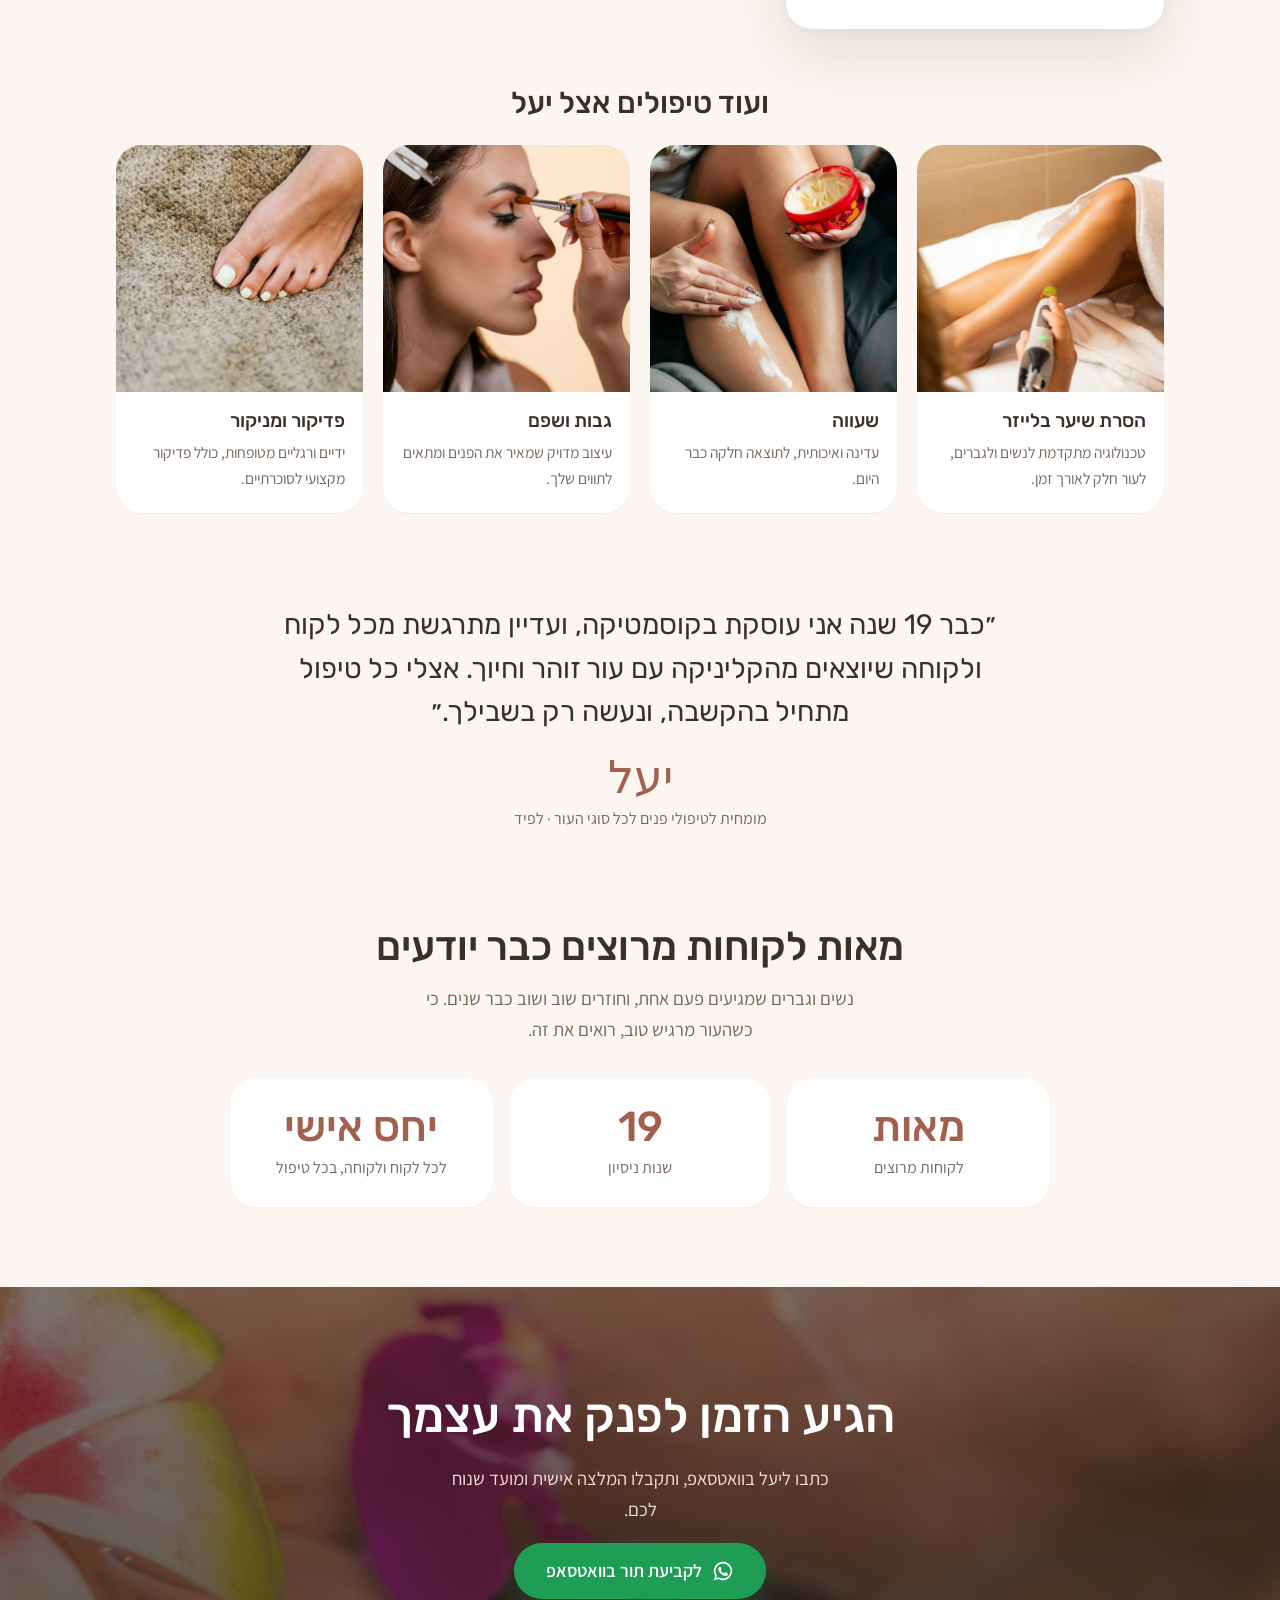
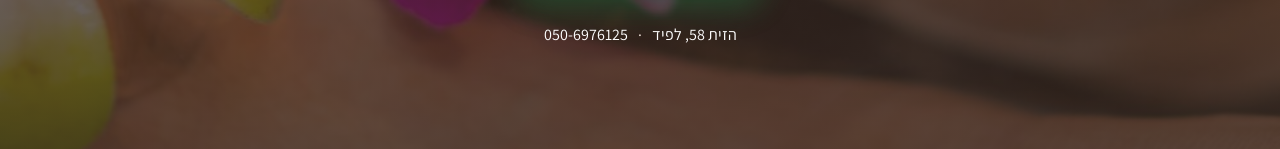
==== commit f115f37d: "Publish update" ====
--- a/index.html
+++ b/index.html
@@ -100,7 +100,10 @@
         </div>
         <div class="cards">
           <article class="card card-feature">
-            <img src="images/sculpt-mature.jpg" alt="פיסול פנים חדשני" loading="lazy" width="1000" height="1250">
+            <!-- Looping clip: Pexels video 7663670 (free licence), streamed from Pexels so no video file lives in the repo -->
+            <video class="card-video" autoplay muted loop playsinline preload="metadata" aria-label="פיסול פנים: עיסוי של קו הלסת והצוואר">
+              <source src="https://videos.pexels.com/video-files/7663670/7663670-sd_960_540_25fps.mp4" type="video/mp4">
+            </video>
             <div class="body">
               <span class="tag">טיפול הדגל</span>
               <h3>פיסול פנים חדשני</h3>
--- a/style.css
+++ b/style.css
@@ -165,3 +165,5 @@
 .stats strong { font-family: var(--display); font-weight: 500; font-size: clamp(30px, 4vw, 42px); color: var(--accent); line-height: 1.1; }
 .stats span { color: var(--ink-2); font-size: 16px; }
 @media (max-width: 620px) { .stats { grid-template-columns: 1fr; max-width: 360px; } .stats li { padding: 20px 16px; } }
+.card-video { width: 100%; aspect-ratio: 4 / 3.6; object-fit: cover; display: block; background: var(--sand); }
+@media (max-width: 900px) { .card-video { aspect-ratio: 16 / 10; } }
